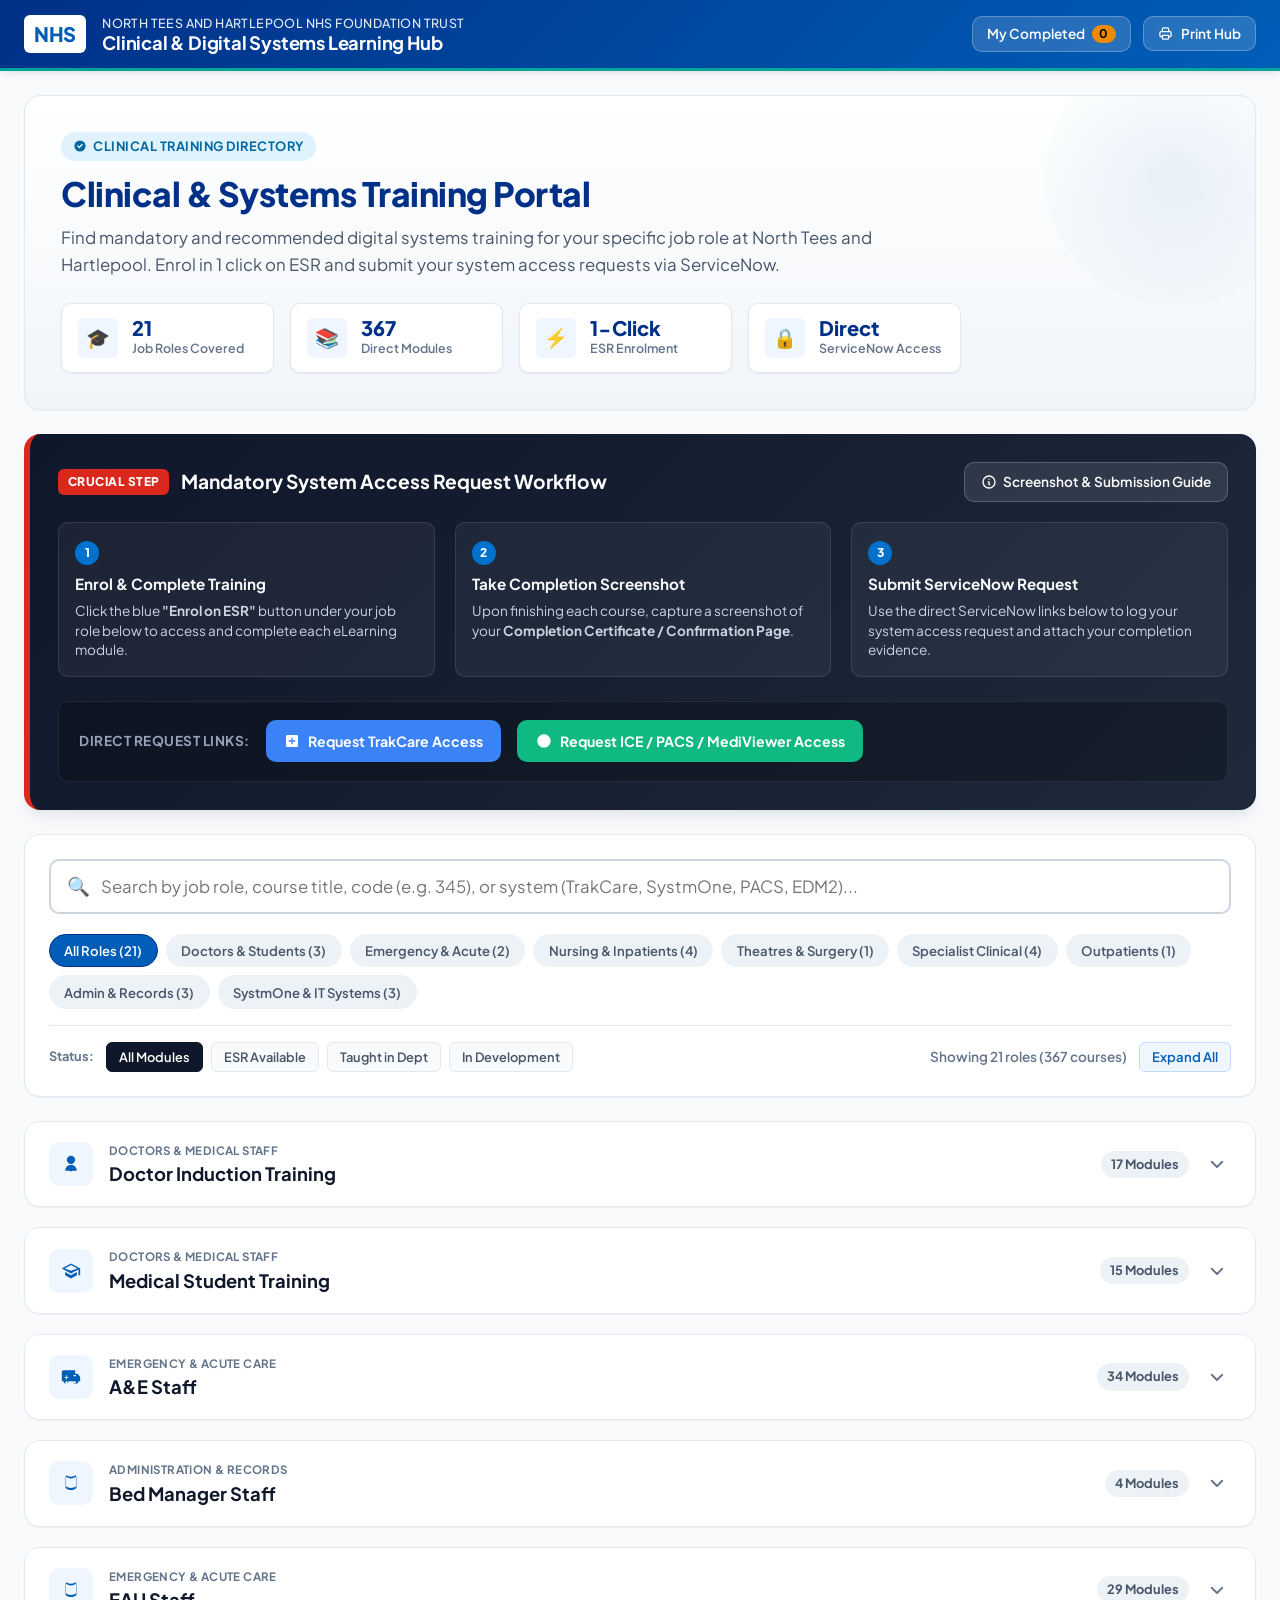
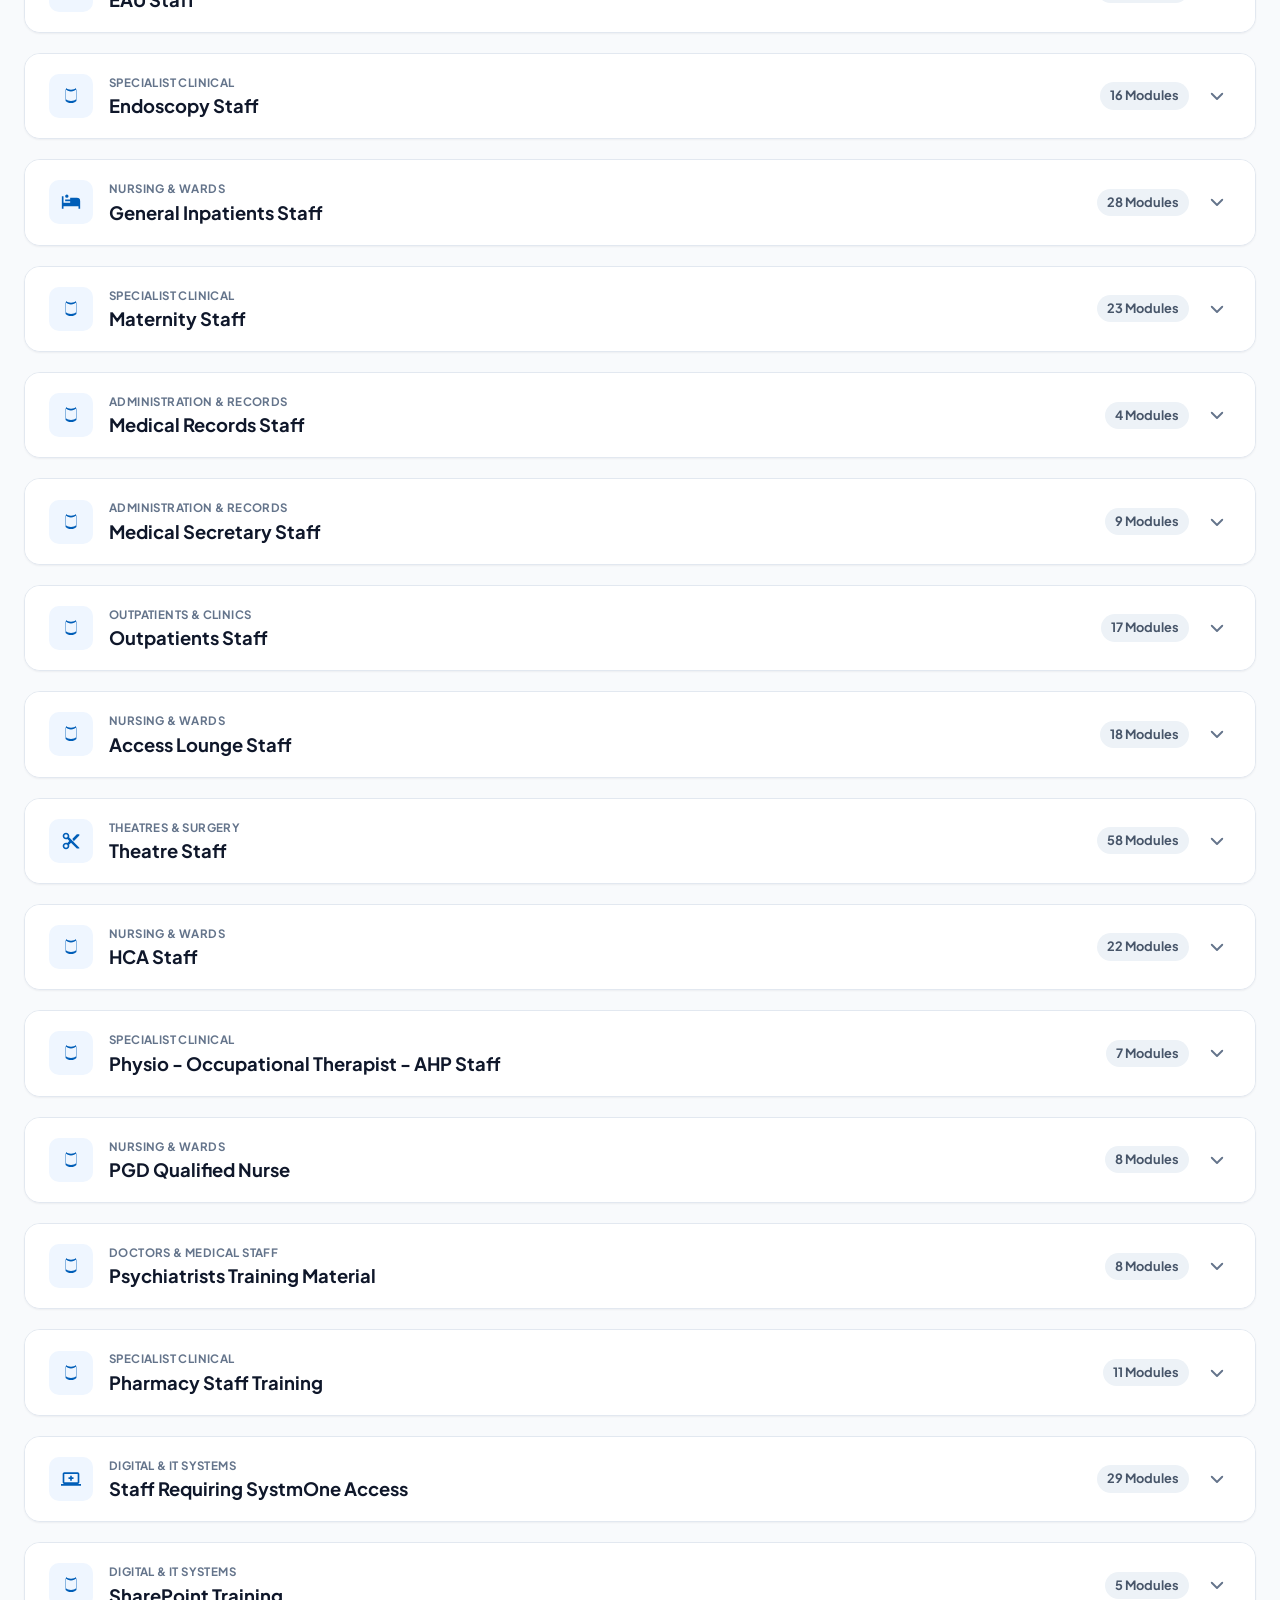
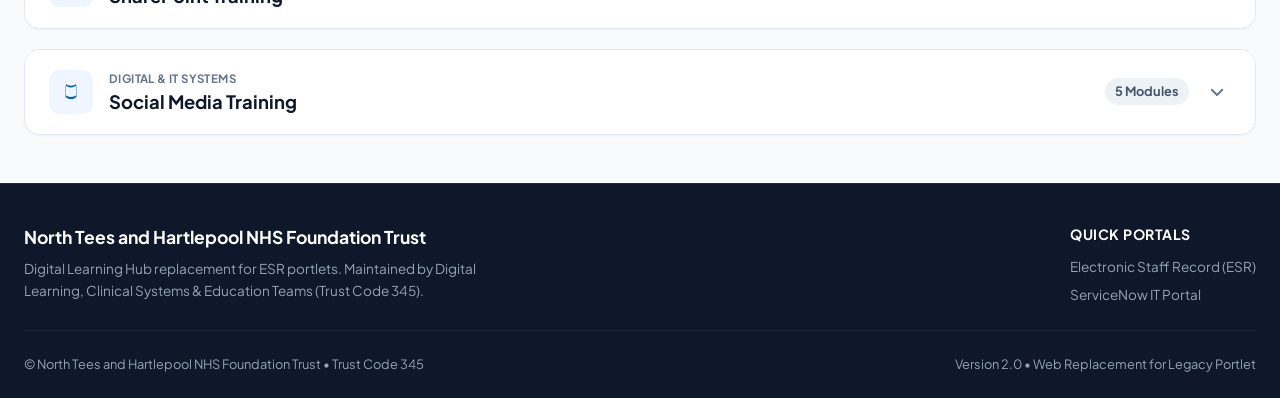
==== index.html @ 08b457ff "first commit" ====
<!DOCTYPE html>
<html lang="en">
<head>
  <meta charset="UTF-8">
  <meta name="viewport" content="width=device-width, initial-scale=1.0">
  <title>NTH Learning Hub | Clinical & Digital Systems Training Portal</title>
  <meta name="description" content="Official clinical and digital systems training directory for North Tees and Hartlepool NHS Foundation Trust staff. Find direct ESR enrolment links and ServiceNow access request forms.">
  <link rel="stylesheet" href="styles.css">
  <link rel="icon" href="data:image/svg+xml,<svg xmlns=%22http://www.w3.org/2000/svg%22 viewBox=%220%200%20100%20100%22><text y=%22.9em%22 font-size=%2290%22>🏥</text></svg>">
</head>
<body>

  <!-- Top Sticky Navigation Bar -->
  <header class="site-header" role="banner">
    <div class="header-inner">
      <div class="header-brand">
        <div class="nhs-logo-badge" aria-label="NHS">NHS</div>
        <div class="brand-info">
          <span class="brand-trust">North Tees and Hartlepool NHS Foundation Trust</span>
          <span class="brand-title">Clinical &amp; Digital Systems Learning Hub</span>
        </div>
      </div>
      <nav class="header-actions" aria-label="Quick Actions">
        <button id="btnChecklistModal" class="btn-header" title="View your completed modules">
          <span>My Completed</span>
          <span id="completedHeaderBadge" class="badge-count">0</span>
        </button>
        <button onclick="window.print()" class="btn-header" title="Print this training catalog">
          <svg width="15" height="15" fill="none" stroke="currentColor" stroke-width="2" viewBox="0 0 24 24"><path stroke-linecap="round" stroke-linejoin="round" d="M17 17h2a2 2 0 002-2v-4a2 2 0 00-2-2H5a2 2 0 00-2 2v4a2 2 0 002 2h2m2 4h6a2 2 0 002-2v-4H7v4a2 2 0 002 2zm8-12V5a2 2 0 00-2-2H9a2 2 0 00-2 2v4h10z"/></svg>
          <span>Print Hub</span>
        </button>
      </nav>
    </div>
  </header>

  <main class="app-container" role="main">
    
    <!-- Hero Banner -->
    <section class="hero-banner" aria-labelledby="heroHeading">
      <div class="hero-content">
        <div class="hero-tag">
          <svg width="14" height="14" fill="currentColor" viewBox="0 0 20 20"><path fill-rule="evenodd" d="M10 18a8 8 0 100-16 8 8 0 000 16zm3.707-9.293a1 1 0 00-1.414-1.414L9 10.586 7.707 9.293a1 1 0 00-1.414 1.414l2 2a1 1 0 001.414 0l4-4z" clip-rule="evenodd"/></svg>
          Clinical Training Directory
        </div>
        <h1 id="heroHeading" class="hero-heading">Clinical &amp; Systems Training Portal</h1>
        <p class="hero-lead">
          Find mandatory and recommended digital systems training for your specific job role at North Tees and Hartlepool. Enrol in 1 click on ESR and submit your system access requests via ServiceNow.
        </p>

        <!-- Trust Statistics -->
        <div class="hero-stats-row">
          <div class="stat-card">
            <div class="stat-icon">🎓</div>
            <div class="stat-data">
              <span class="stat-number">21</span>
              <span class="stat-label">Job Roles Covered</span>
            </div>
          </div>
          <div class="stat-card">
            <div class="stat-icon">📚</div>
            <div class="stat-data">
              <span class="stat-number">367</span>
              <span class="stat-label">Direct Modules</span>
            </div>
          </div>
          <div class="stat-card">
            <div class="stat-icon">⚡</div>
            <div class="stat-data">
              <span class="stat-number">1-Click</span>
              <span class="stat-label">ESR Enrolment</span>
            </div>
          </div>
          <div class="stat-card">
            <div class="stat-icon">🔒</div>
            <div class="stat-data">
              <span class="stat-number">Direct</span>
              <span class="stat-label">ServiceNow Access</span>
            </div>
          </div>
        </div>
      </div>
    </section>

    <!-- Important Notice: Access Request Workflow -->
    <section class="workflow-panel" aria-labelledby="workflowHeading">
      <div class="workflow-header">
        <div class="workflow-title-wrap">
          <span class="workflow-badge">Crucial Step</span>
          <h2 id="workflowHeading" class="workflow-title">Mandatory System Access Request Workflow</h2>
        </div>
        <button id="btnOpenGuide" class="btn-guide-modal" type="button">
          <svg width="16" height="16" fill="none" stroke="currentColor" stroke-width="2" viewBox="0 0 24 24"><path stroke-linecap="round" stroke-linejoin="round" d="M13 16h-1v-4h-1m1-4h.01M21 12a9 9 0 11-18 0 9 9 0 0118 0z"/></svg>
          <span>Screenshot &amp; Submission Guide</span>
        </button>
      </div>

      <div class="workflow-steps">
        <div class="step-item">
          <span class="step-num">1</span>
          <h3 class="step-title">Enrol &amp; Complete Training</h3>
          <p class="step-desc">Click the blue <strong>"Enrol on ESR"</strong> button under your job role below to access and complete each eLearning module.</p>
        </div>
        <div class="step-item">
          <span class="step-num">2</span>
          <h3 class="step-title">Take Completion Screenshot</h3>
          <p class="step-desc">Upon finishing each course, capture a screenshot of your <strong>Completion Certificate / Confirmation Page</strong>.</p>
        </div>
        <div class="step-item">
          <span class="step-num">3</span>
          <h3 class="step-title">Submit ServiceNow Request</h3>
          <p class="step-desc">Use the direct ServiceNow links below to log your system access request and attach your completion evidence.</p>
        </div>
      </div>

      <div class="workflow-actions">
        <span class="action-label">Direct Request Links:</span>
        <a href="https://nthnhs.service-now.com/sp?id=sc_cat_item&table=sc_cat_item&sys_id=86a4689b976fbd90a441f6771153af2f" target="_blank" rel="noopener noreferrer" class="btn-sn trakcare">
          <svg width="16" height="16" fill="currentColor" viewBox="0 0 24 24"><path d="M19 3H5c-1.1 0-2 .9-2 2v14c0 1.1.9 2 2 2h14c1.1 0 2-.9 2-2V5c0-1.1-.9-2-2-2zm-2 10h-4v4h-2v-4H7v-2h4V7h2v4h4v2z"/></svg>
          <span>Request TrakCare Access</span>
        </a>
        <a href="https://nthnhs.service-now.com/sp?id=sc_cat_item&table=sc_cat_item&sys_id=6776e0ce9708c650a441f6771153af5c" target="_blank" rel="noopener noreferrer" class="btn-sn ice">
          <svg width="16" height="16" fill="currentColor" viewBox="0 0 24 24"><path d="M12 2C6.48 2 2 6.48 2 12s4.48 10 10 10 10-4.48 10-10S17.52 2 12 2zm-1 15h2v-6h-2v6zm0-8h2V7h-2v2z"/></svg>
          <span>Request ICE / PACS / MediViewer Access</span>
        </a>
      </div>
    </section>

    <!-- Search & Filter Controls -->
    <section class="controls-section" aria-label="Search and filter training roles">
      <div class="search-box-wrap">
        <span class="search-icon">🔍</span>
        <input type="text" id="searchInput" class="search-input" placeholder="Search by job role, course title, code (e.g. 345), or system (TrakCare, SystmOne, PACS, EDM2)..." autocomplete="off">
        <button id="clearSearchBtn" class="clear-search-btn" title="Clear search" style="display: none;">✕</button>
      </div>

      <!-- Department Filter Pills -->
      <div id="deptFilterBar" class="dept-filter-bar" role="tablist" aria-label="Filter by department"></div>

      <!-- Status & Utility Controls -->
      <div class="filter-meta-bar">
        <div id="statusToggles" class="status-toggles">
          <span style="font-size: 0.8rem; font-weight: 700; color: var(--text-muted); margin-right: 0.25rem;">Status:</span>
          <button class="status-btn active" data-status="all">All Modules</button>
          <button class="status-btn" data-status="available">ESR Available</button>
          <button class="status-btn" data-status="in_department">Taught in Dept</button>
          <button class="status-btn" data-status="in_development">In Development</button>
        </div>

        <div class="toolbar-actions">
          <span id="resultsCountText" class="results-count-text">Loading catalog...</span>
          <button id="btnToggleAll" class="btn-toggle-all" type="button">
            <span>Expand All</span>
          </button>
        </div>
      </div>
    </section>

    <!-- Training Catalog (Accordion of Roles) -->
    <section class="catalog-section" aria-label="Job roles and course catalog">
      <div id="cardsContainer" class="cards-container">
        <!-- Rendered dynamically by app.js -->
      </div>
    </section>

  </main>

  <!-- Screenshot Guide Modal -->
  <div id="guideModal" class="modal-overlay" role="dialog" aria-modal="true" aria-labelledby="guideModalTitle">
    <div class="modal-card">
      <div class="modal-header">
        <h3 id="guideModalTitle" class="modal-title">
          <span>📸</span> How to Capture &amp; Submit Completion Screenshots
        </h3>
        <button id="btnCloseGuide" class="modal-close-btn" aria-label="Close modal">&times;</button>
      </div>
      <div class="modal-body">
        <p>To obtain your system access credentials, you must provide proof that you have completed each prerequisite module on ESR.</p>
        
        <div class="modal-step-list">
          <div class="modal-step">
            <div class="modal-step-badge">1</div>
            <div>
              <strong style="color: var(--nhs-dark-blue);">Reach the Completion Page</strong>
              <p style="font-size: 0.88rem; color: var(--text-secondary); margin-top: 0.2rem;">Complete all sections of the eLearning on ESR until you see the final screen displaying <em>"Course Completed"</em> or your name and pass score.</p>
            </div>
          </div>

          <div class="modal-step">
            <div class="modal-step-badge">2</div>
            <div>
              <strong style="color: var(--nhs-dark-blue);">Capture the Screen (Trust PC)</strong>
              <p style="font-size: 0.88rem; color: var(--text-secondary); margin-top: 0.2rem;">
                Press <span class="keyboard-shortcut">Windows</span> + <span class="keyboard-shortcut">Shift</span> + <span class="keyboard-shortcut">S</span> to open the Windows Snipping Tool, or press <span class="keyboard-shortcut">PrtScn</span> (Print Screen). Select the full completion window.
              </p>
            </div>
          </div>

          <div class="modal-step">
            <div class="modal-step-badge">3</div>
            <div>
              <strong style="color: var(--nhs-dark-blue);">Save or Paste into ServiceNow</strong>
              <p style="font-size: 0.88rem; color: var(--text-secondary); margin-top: 0.2rem;">
                Open the appropriate ServiceNow request form (TrakCare or ICE/PACS/MediViewer), paste your screenshot (<span class="keyboard-shortcut">Ctrl</span> + <span class="keyboard-shortcut">V</span>) directly into the attachment box, and submit your request.
              </p>
            </div>
          </div>
        </div>

        <div style="background: #FFF9E6; border: 1px solid #FDE68A; padding: 0.85rem 1rem; border-radius: 8px; font-size: 0.85rem; color: #92400E;">
          <strong>Tip for Line Managers:</strong> When booking new starters onto ward rosters, ensure their ServiceNow requests are submitted at least 5 working days before their first clinical shift.
        </div>
      </div>
    </div>
  </div>

  <!-- Completed Checklist Modal -->
  <div id="checklistModal" class="modal-overlay" role="dialog" aria-modal="true" aria-labelledby="checklistModalTitle">
    <div class="modal-card">
      <div class="modal-header">
        <h3 id="checklistModalTitle" class="modal-title">
          <span>📋</span> My Completed Training Modules
        </h3>
        <button id="btnCloseChecklist" class="modal-close-btn" aria-label="Close modal">&times;</button>
      </div>
      <div class="modal-body">
        <div id="checklistContent"></div>
      </div>
      <div style="padding: 1rem 1.5rem; background: #F8FAFC; border-top: 1px solid var(--border-light); display: flex; justify-content: space-between; align-items: center;">
        <button id="btnClearChecklist" style="font-size: 0.82rem; color: var(--nhs-emergency-red); font-weight: 600;">Clear All Completed</button>
        <button onclick="window.print()" class="btn-enrol" style="background: var(--nhs-blue);">Print Completed Summary</button>
      </div>
    </div>
  </div>

  <!-- Toast Notification -->
  <div id="toast" class="toast-notification" role="status" aria-live="polite"></div>

  <!-- Footer -->
  <footer class="site-footer" role="contentinfo">
    <div class="footer-inner">
      <div class="footer-top">
        <div class="footer-brand-wrap">
          <div class="footer-brand-title">North Tees and Hartlepool NHS Foundation Trust</div>
          <p class="footer-desc">
            Digital Learning Hub replacement for ESR portlets. Maintained by Digital Learning, Clinical Systems &amp; Education Teams (Trust Code 345).
          </p>
        </div>
        <div class="footer-links-group">
          <span class="footer-links-title">Quick Portals</span>
          <a href="https://my.esr.nhs.uk" target="_blank" rel="noopener noreferrer" class="footer-link">Electronic Staff Record (ESR)</a>
          <a href="https://nthnhs.service-now.com" target="_blank" rel="noopener noreferrer" class="footer-link">ServiceNow IT Portal</a>
        </div>
      </div>
      <div class="footer-bottom">
        <span>&copy; North Tees and Hartlepool NHS Foundation Trust &bull; Trust Code 345</span>
        <span>Version 2.0 &bull; Web Replacement for Legacy Portlet</span>
      </div>
    </div>
  </footer>

  <!-- Scripts -->
  <script src="courses-data.js"></script>
  <script src="app.js"></script>
</body>
</html>
---- styles.css ----
/* ==========================================================================
   NTH LEARNING HUB - DESIGN SYSTEM & STYLESHEET
   North Tees and Hartlepool NHS Foundation Trust
   Modern Clinical & Digital Training Portal
   ========================================================================== */

/* --- Google Fonts Import & CSS Variables --- */
@import url('https://fonts.googleapis.com/css2?family=Plus+Jakarta+Sans:wght@400;500;600;700;800&family=JetBrains+Mono:wght@400;500&display=swap');

:root {
  /* NHS Official Brand Palette */
  --nhs-blue: #005EB8;
  --nhs-dark-blue: #003087;
  --nhs-deep-navy: #091a36;
  --nhs-bright-blue: #0072CE;
  --nhs-light-blue: #41B6E6;
  --nhs-aqua-green: #00A499;
  --nhs-green: #007F3B;
  --nhs-emergency-red: #DA291C;
  --nhs-warm-yellow: #ED8B00;
  --nhs-soft-yellow: #FFF9E6;

  /* Theme Neutrals & Surface */
  --bg-primary: #F8FAFC;
  --bg-secondary: #FFFFFF;
  --bg-tertiary: #EDF2F7;
  --bg-card: #FFFFFF;
  --bg-card-hover: #F8FAFC;

  /* Borders & Dividers */
  --border-light: #E2E8F0;
  --border-medium: #CBD5E1;
  --border-focus: #005EB8;

  /* Text Colors */
  --text-primary: #0F172A;
  --text-secondary: #475569;
  --text-muted: #64748B;
  --text-inverse: #FFFFFF;

  /* Status Colors */
  --status-available-bg: #ECFDF5;
  --status-available-text: #065F46;
  --status-available-border: #A7F3D0;

  --status-dept-bg: #FEF3C7;
  --status-dept-text: #92400E;
  --status-dept-border: #FDE68A;

  --status-dev-bg: #EFF6FF;
  --status-dev-text: #1E40AF;
  --status-dev-border: #BFDBFE;

  /* Shadows & Elevation */
  --shadow-sm: 0 1px 2px 0 rgba(15, 23, 42, 0.05);
  --shadow-md: 0 4px 6px -1px rgba(15, 23, 42, 0.08), 0 2px 4px -2px rgba(15, 23, 42, 0.05);
  --shadow-lg: 0 10px 15px -3px rgba(15, 23, 42, 0.08), 0 4px 6px -4px rgba(15, 23, 42, 0.04);
  --shadow-xl: 0 20px 25px -5px rgba(15, 23, 42, 0.1), 0 8px 10px -6px rgba(15, 23, 42, 0.05);

  /* Radii */
  --radius-sm: 6px;
  --radius-md: 10px;
  --radius-lg: 16px;
  --radius-full: 9999px;

  /* Transitions */
  --transition-fast: 0.15s cubic-bezier(0.4, 0, 0.2, 1);
  --transition-normal: 0.25s cubic-bezier(0.4, 0, 0.2, 1);
}

/* --- Base & Reset --- */
*, *::before, *::after {
  box-sizing: border-box;
  margin: 0;
  padding: 0;
}

html {
  scroll-behavior: smooth;
  font-size: 16px;
}

body {
  font-family: 'Plus Jakarta Sans', -apple-system, BlinkMacSystemFont, "Segoe UI", Roboto, Helvetica, Arial, sans-serif;
  background-color: var(--bg-primary);
  color: var(--text-primary);
  line-height: 1.5;
  -webkit-font-smoothing: antialiased;
  min-height: 100vh;
  display: flex;
  flex-direction: column;
}

a {
  color: var(--nhs-blue);
  text-decoration: none;
  transition: color var(--transition-fast);
}

a:hover {
  color: var(--nhs-dark-blue);
  text-decoration: underline;
}

button {
  font-family: inherit;
  cursor: pointer;
  border: none;
  background: none;
}

/* --- App Container --- */
.app-container {
  max-width: 1380px;
  margin: 0 auto;
  padding: 0 1.5rem;
  width: 100%;
  flex: 1;
}

/* --- Top Navigation Header --- */
.site-header {
  background: linear-gradient(135deg, var(--nhs-dark-blue) 0%, var(--nhs-blue) 100%);
  color: var(--text-inverse);
  box-shadow: var(--shadow-md);
  position: sticky;
  top: 0;
  z-index: 100;
  border-bottom: 3px solid var(--nhs-aqua-green);
}

.header-inner {
  max-width: 1380px;
  margin: 0 auto;
  padding: 0.85rem 1.5rem;
  display: flex;
  align-items: center;
  justify-content: space-between;
  gap: 1.5rem;
}

.header-brand {
  display: flex;
  align-items: center;
  gap: 1rem;
}

.nhs-logo-badge {
  background: #FFFFFF;
  color: var(--nhs-blue);
  font-weight: 800;
  font-size: 1.25rem;
  padding: 0.25rem 0.65rem;
  letter-spacing: -0.5px;
  border-radius: var(--radius-sm);
  display: inline-flex;
  align-items: center;
  box-shadow: var(--shadow-sm);
}

.brand-info {
  display: flex;
  flex-direction: column;
}

.brand-trust {
  font-size: 0.78rem;
  font-weight: 500;
  letter-spacing: 0.4px;
  text-transform: uppercase;
  opacity: 0.9;
}

.brand-title {
  font-size: 1.15rem;
  font-weight: 700;
  letter-spacing: -0.2px;
  line-height: 1.2;
}

.header-actions {
  display: flex;
  align-items: center;
  gap: 0.75rem;
}

.btn-header {
  display: inline-flex;
  align-items: center;
  gap: 0.45rem;
  background: rgba(255, 255, 255, 0.15);
  backdrop-filter: blur(8px);
  color: #FFFFFF;
  padding: 0.5rem 0.9rem;
  border-radius: var(--radius-md);
  font-size: 0.85rem;
  font-weight: 600;
  border: 1px solid rgba(255, 255, 255, 0.25);
  transition: all var(--transition-fast);
}

.btn-header:hover {
  background: rgba(255, 255, 255, 0.28);
  transform: translateY(-1px);
}

.btn-header.highlight {
  background: var(--nhs-aqua-green);
  border-color: rgba(255, 255, 255, 0.4);
  color: #FFFFFF;
}

.btn-header.highlight:hover {
  background: #00877d;
}

.badge-count {
  background: var(--nhs-warm-yellow);
  color: #000;
  font-size: 0.75rem;
  font-weight: 700;
  padding: 0.1rem 0.45rem;
  border-radius: var(--radius-full);
}

/* --- Hero Banner --- */
.hero-banner {
  background: linear-gradient(180deg, #FFFFFF 0%, #F1F5F9 100%);
  border-radius: var(--radius-lg);
  margin-top: 1.5rem;
  padding: 2.25rem;
  border: 1px solid var(--border-light);
  box-shadow: var(--shadow-sm);
  position: relative;
  overflow: hidden;
}

.hero-banner::after {
  content: '';
  position: absolute;
  top: -50px;
  right: -50px;
  width: 260px;
  height: 260px;
  background: radial-gradient(circle, rgba(0, 94, 184, 0.08) 0%, rgba(0, 164, 153, 0.02) 70%, transparent 100%);
  border-radius: 50%;
  pointer-events: none;
}

.hero-content {
  max-width: 900px;
}

.hero-tag {
  display: inline-flex;
  align-items: center;
  gap: 0.4rem;
  background: #E0F2FE;
  color: #0369A1;
  font-size: 0.8rem;
  font-weight: 700;
  text-transform: uppercase;
  letter-spacing: 0.5px;
  padding: 0.3rem 0.75rem;
  border-radius: var(--radius-full);
  margin-bottom: 0.75rem;
}

.hero-heading {
  font-size: 2.1rem;
  font-weight: 800;
  color: var(--nhs-dark-blue);
  letter-spacing: -0.5px;
  line-height: 1.2;
  margin-bottom: 0.75rem;
}

.hero-lead {
  font-size: 1.05rem;
  color: var(--text-secondary);
  line-height: 1.6;
  margin-bottom: 1.5rem;
}

.hero-stats-row {
  display: grid;
  grid-template-columns: repeat(auto-fit, minmax(180px, 1fr));
  gap: 1rem;
  margin-top: 1.25rem;
}

.stat-card {
  background: #FFFFFF;
  border: 1px solid var(--border-light);
  padding: 0.85rem 1rem;
  border-radius: var(--radius-md);
  box-shadow: var(--shadow-sm);
  display: flex;
  align-items: center;
  gap: 0.85rem;
  transition: transform var(--transition-fast);
}

.stat-card:hover {
  transform: translateY(-2px);
  border-color: var(--border-medium);
}

.stat-icon {
  width: 40px;
  height: 40px;
  border-radius: var(--radius-sm);
  display: flex;
  align-items: center;
  justify-content: center;
  font-size: 1.2rem;
  background: #EFF6FF;
  color: var(--nhs-blue);
}

.stat-data {
  display: flex;
  flex-direction: column;
}

.stat-number {
  font-size: 1.25rem;
  font-weight: 800;
  color: var(--nhs-dark-blue);
  line-height: 1.1;
}

.stat-label {
  font-size: 0.78rem;
  color: var(--text-muted);
  font-weight: 600;
}

/* --- Access Request / Workflow Banner --- */
.workflow-panel {
  background: linear-gradient(135deg, #0F172A 0%, #1E293B 100%);
  color: #FFFFFF;
  border-radius: var(--radius-lg);
  margin-top: 1.5rem;
  padding: 1.75rem;
  border-left: 6px solid var(--nhs-emergency-red);
  box-shadow: var(--shadow-lg);
  position: relative;
}

.workflow-header {
  display: flex;
  align-items: center;
  justify-content: space-between;
  flex-wrap: wrap;
  gap: 1rem;
  margin-bottom: 1.25rem;
}

.workflow-title-wrap {
  display: flex;
  align-items: center;
  gap: 0.75rem;
}

.workflow-badge {
  background: var(--nhs-emergency-red);
  color: #FFFFFF;
  font-size: 0.75rem;
  font-weight: 800;
  letter-spacing: 0.5px;
  padding: 0.25rem 0.6rem;
  border-radius: var(--radius-sm);
  text-transform: uppercase;
}

.workflow-title {
  font-size: 1.2rem;
  font-weight: 700;
  color: #FFFFFF;
}

.workflow-steps {
  display: grid;
  grid-template-columns: repeat(auto-fit, minmax(280px, 1fr));
  gap: 1.25rem;
  margin-bottom: 1.5rem;
}

.step-item {
  background: rgba(255, 255, 255, 0.05);
  border: 1px solid rgba(255, 255, 255, 0.1);
  padding: 1rem;
  border-radius: var(--radius-md);
  position: relative;
}

.step-num {
  display: inline-flex;
  align-items: center;
  justify-content: center;
  width: 24px;
  height: 24px;
  background: var(--nhs-bright-blue);
  color: #FFFFFF;
  font-size: 0.75rem;
  font-weight: 800;
  border-radius: 50%;
  margin-bottom: 0.5rem;
}

.step-title {
  font-size: 0.95rem;
  font-weight: 700;
  margin-bottom: 0.35rem;
  color: #F8FAFC;
}

.step-desc {
  font-size: 0.85rem;
  color: #CBD5E1;
  line-height: 1.45;
}

.workflow-actions {
  display: flex;
  flex-wrap: wrap;
  gap: 1rem;
  align-items: center;
  background: rgba(0, 0, 0, 0.25);
  padding: 1.15rem 1.25rem;
  border-radius: var(--radius-md);
  border: 1px solid rgba(255, 255, 255, 0.08);
}

.action-label {
  font-size: 0.85rem;
  font-weight: 700;
  color: #94A3B8;
  text-transform: uppercase;
  letter-spacing: 0.5px;
}

.btn-sn {
  display: inline-flex;
  align-items: center;
  gap: 0.5rem;
  padding: 0.65rem 1.15rem;
  border-radius: var(--radius-md);
  font-size: 0.88rem;
  font-weight: 700;
  text-decoration: none;
  transition: all var(--transition-fast);
  box-shadow: var(--shadow-sm);
}

.btn-sn.trakcare {
  background: #3B82F6;
  color: #FFFFFF;
}

.btn-sn.trakcare:hover {
  background: #2563EB;
  color: #FFFFFF;
  text-decoration: none;
  transform: translateY(-2px);
  box-shadow: 0 4px 12px rgba(59, 130, 246, 0.4);
}

.btn-sn.ice {
  background: #10B981;
  color: #FFFFFF;
}

.btn-sn.ice:hover {
  background: #059669;
  color: #FFFFFF;
  text-decoration: none;
  transform: translateY(-2px);
  box-shadow: 0 4px 12px rgba(16, 185, 129, 0.4);
}

.btn-guide-modal {
  background: rgba(255, 255, 255, 0.1);
  color: #FFFFFF;
  padding: 0.65rem 1rem;
  border-radius: var(--radius-md);
  font-size: 0.85rem;
  font-weight: 600;
  margin-left: auto;
  border: 1px solid rgba(255, 255, 255, 0.2);
  display: inline-flex;
  align-items: center;
  gap: 0.4rem;
  transition: background var(--transition-fast);
}

.btn-guide-modal:hover {
  background: rgba(255, 255, 255, 0.2);
}

/* --- Search & Filter Controls --- */
.controls-section {
  background: #FFFFFF;
  border: 1px solid var(--border-light);
  border-radius: var(--radius-lg);
  padding: 1.5rem;
  margin-top: 1.5rem;
  box-shadow: var(--shadow-sm);
}

.search-box-wrap {
  position: relative;
  margin-bottom: 1.25rem;
}

.search-icon {
  position: absolute;
  left: 1.1rem;
  top: 50%;
  transform: translateY(-50%);
  color: var(--text-muted);
  font-size: 1.15rem;
  pointer-events: none;
}

.search-input {
  width: 100%;
  padding: 0.95rem 1.25rem 0.95rem 3.1rem;
  font-size: 1.05rem;
  font-family: inherit;
  border: 2px solid var(--border-medium);
  border-radius: var(--radius-md);
  background: #FFFFFF;
  color: var(--text-primary);
  transition: all var(--transition-fast);
}

.search-input:focus {
  outline: none;
  border-color: var(--nhs-blue);
  box-shadow: 0 0 0 4px rgba(0, 94, 184, 0.15);
}

.clear-search-btn {
  position: absolute;
  right: 1rem;
  top: 50%;
  transform: translateY(-50%);
  background: var(--bg-tertiary);
  color: var(--text-muted);
  width: 26px;
  height: 26px;
  border-radius: 50%;
  display: flex;
  align-items: center;
  justify-content: center;
  font-size: 0.85rem;
  transition: all var(--transition-fast);
}

.clear-search-btn:hover {
  background: var(--border-medium);
  color: var(--text-primary);
}

/* Department Category Pills */
.dept-filter-bar {
  display: flex;
  flex-wrap: wrap;
  gap: 0.5rem;
  margin-bottom: 1rem;
}

.dept-pill {
  padding: 0.45rem 0.9rem;
  border-radius: var(--radius-full);
  font-size: 0.82rem;
  font-weight: 600;
  background: var(--bg-tertiary);
  color: var(--text-secondary);
  border: 1px solid transparent;
  transition: all var(--transition-fast);
}

.dept-pill:hover {
  background: #E2E8F0;
  color: var(--text-primary);
}

.dept-pill.active {
  background: var(--nhs-blue);
  color: #FFFFFF;
  border-color: var(--nhs-dark-blue);
  box-shadow: var(--shadow-sm);
}

/* Status & View Bar */
.filter-meta-bar {
  display: flex;
  align-items: center;
  justify-content: space-between;
  flex-wrap: wrap;
  gap: 1rem;
  padding-top: 1rem;
  border-top: 1px solid var(--border-light);
}

.status-toggles {
  display: flex;
  align-items: center;
  gap: 0.5rem;
}

.status-btn {
  font-size: 0.8rem;
  font-weight: 600;
  padding: 0.35rem 0.75rem;
  border-radius: var(--radius-sm);
  background: var(--bg-primary);
  border: 1px solid var(--border-light);
  color: var(--text-secondary);
  transition: all var(--transition-fast);
}

.status-btn:hover {
  border-color: var(--border-medium);
}

.status-btn.active {
  background: var(--text-primary);
  color: #FFFFFF;
  border-color: var(--text-primary);
}

.toolbar-actions {
  display: flex;
  align-items: center;
  gap: 0.75rem;
}

.btn-toggle-all {
  font-size: 0.82rem;
  font-weight: 600;
  color: var(--nhs-blue);
  padding: 0.35rem 0.75rem;
  border-radius: var(--radius-sm);
  background: #EFF6FF;
  border: 1px solid #BFDBFE;
  display: inline-flex;
  align-items: center;
  gap: 0.35rem;
  transition: all var(--transition-fast);
}

.btn-toggle-all:hover {
  background: #DBEAFE;
  color: var(--nhs-dark-blue);
}

.results-count-text {
  font-size: 0.85rem;
  font-weight: 600;
  color: var(--text-muted);
}

/* --- Catalog Section & Cards --- */
.catalog-section {
  margin-top: 1.5rem;
  margin-bottom: 3rem;
}

.cards-container {
  display: flex;
  flex-direction: column;
  gap: 1.25rem;
}

/* Role Card (Accordion Item) */
.role-card {
  background: var(--bg-card);
  border: 1px solid var(--border-light);
  border-radius: var(--radius-lg);
  box-shadow: var(--shadow-sm);
  overflow: hidden;
  transition: border-color var(--transition-normal), box-shadow var(--transition-normal);
}

.role-card:hover {
  border-color: var(--border-medium);
  box-shadow: var(--shadow-md);
}

.role-card.expanded {
  border-color: #93C5FD;
  box-shadow: var(--shadow-lg);
}

/* Card Header (Clickable Accordion Trigger) */
.role-header {
  padding: 1.25rem 1.5rem;
  background: #FFFFFF;
  display: flex;
  align-items: center;
  justify-content: space-between;
  gap: 1rem;
  cursor: pointer;
  user-select: none;
  transition: background-color var(--transition-fast);
}

.role-header:hover {
  background-color: var(--bg-card-hover);
}

.role-header-left {
  display: flex;
  align-items: center;
  gap: 1rem;
  flex: 1;
}

.role-icon-box {
  width: 44px;
  height: 44px;
  border-radius: var(--radius-md);
  background: #EFF6FF;
  color: var(--nhs-blue);
  display: flex;
  align-items: center;
  justify-content: center;
  font-size: 1.25rem;
  flex-shrink: 0;
  transition: transform var(--transition-fast);
}

.role-card.expanded .role-icon-box {
  background: var(--nhs-blue);
  color: #FFFFFF;
}

.role-title-wrap {
  display: flex;
  flex-direction: column;
  gap: 0.2rem;
}

.role-dept-tag {
  font-size: 0.72rem;
  font-weight: 700;
  color: var(--text-muted);
  text-transform: uppercase;
  letter-spacing: 0.4px;
}

.role-name {
  font-size: 1.15rem;
  font-weight: 700;
  color: var(--text-primary);
  line-height: 1.3;
}

.role-header-right {
  display: flex;
  align-items: center;
  gap: 0.85rem;
}

.role-count-badge {
  background: var(--bg-tertiary);
  color: var(--text-secondary);
  font-size: 0.8rem;
  font-weight: 700;
  padding: 0.25rem 0.65rem;
  border-radius: var(--radius-full);
}

.role-chevron {
  width: 28px;
  height: 28px;
  border-radius: 50%;
  display: flex;
  align-items: center;
  justify-content: center;
  color: var(--text-muted);
  transition: transform var(--transition-normal), background-color var(--transition-fast);
}

.role-card.expanded .role-chevron {
  transform: rotate(180deg);
  color: var(--nhs-blue);
  background: #EFF6FF;
}

/* Card Body (Collapsible Content) */
.role-body {
  display: none;
  padding: 0 1.5rem 1.5rem 1.5rem;
  border-top: 1px solid var(--border-light);
  background: #FFFFFF;
}

.role-card.expanded .role-body {
  display: block;
  animation: fadeIn 0.2s ease-in-out;
}

@keyframes fadeIn {
  from { opacity: 0; transform: translateY(-4px); }
  to { opacity: 1; transform: translateY(0); }
}

/* Subgroup Section */
.subgroup-block {
  margin-top: 1.25rem;
  background: #F8FAFC;
  border: 1px solid var(--border-light);
  border-radius: var(--radius-md);
  padding: 1.15rem;
}

.subgroup-header {
  display: flex;
  align-items: center;
  justify-content: space-between;
  margin-bottom: 0.85rem;
  padding-bottom: 0.5rem;
  border-bottom: 2px solid #E2E8F0;
}

.subgroup-title {
  font-size: 0.98rem;
  font-weight: 700;
  color: var(--nhs-dark-blue);
  display: flex;
  align-items: center;
  gap: 0.5rem;
}

.subgroup-count {
  font-size: 0.75rem;
  color: var(--text-muted);
  font-weight: 600;
}

/* Course Items Grid */
.course-grid {
  display: grid;
  grid-template-columns: 1fr;
  gap: 0.6rem;
}

.course-item {
  background: #FFFFFF;
  border: 1px solid var(--border-light);
  border-radius: var(--radius-sm);
  padding: 0.85rem 1rem;
  display: flex;
  align-items: center;
  justify-content: space-between;
  gap: 1rem;
  transition: all var(--transition-fast);
}

.course-item:hover {
  border-color: #94A3B8;
  box-shadow: var(--shadow-sm);
  transform: translateY(-1px);
}

.course-item.completed {
  background: #F0FDF4;
  border-color: #86EFAC;
}

.course-left {
  display: flex;
  align-items: center;
  gap: 0.85rem;
  flex: 1;
}

.course-checkbox {
  width: 18px;
  height: 18px;
  cursor: pointer;
  accent-color: var(--nhs-green);
  flex-shrink: 0;
}

.course-info {
  display: flex;
  flex-direction: column;
  gap: 0.2rem;
}

.course-title {
  font-size: 0.92rem;
  font-weight: 600;
  color: var(--text-primary);
  line-height: 1.35;
}

.course-item.completed .course-title {
  text-decoration: line-through;
  color: #166534;
}

.course-tags {
  display: flex;
  align-items: center;
  gap: 0.4rem;
  flex-wrap: wrap;
}

.course-badge {
  font-size: 0.7rem;
  font-weight: 700;
  padding: 0.15rem 0.45rem;
  border-radius: var(--radius-sm);
  text-transform: uppercase;
  letter-spacing: 0.3px;
}

.course-badge.available {
  background: var(--status-available-bg);
  color: var(--status-available-text);
  border: 1px solid var(--status-available-border);
}

.course-badge.in_department {
  background: var(--status-dept-bg);
  color: var(--status-dept-text);
  border: 1px solid var(--status-dept-border);
}

.course-badge.in_development {
  background: var(--status-dev-bg);
  color: var(--status-dev-text);
  border: 1px solid var(--status-dev-border);
}

.course-code-tag {
  font-family: 'JetBrains Mono', monospace;
  font-size: 0.7rem;
  color: var(--text-muted);
  background: #F1F5F9;
  padding: 0.1rem 0.35rem;
  border-radius: 4px;
}

/* Course Action Buttons */
.course-actions {
  display: flex;
  align-items: center;
  gap: 0.5rem;
  flex-shrink: 0;
}

.btn-enrol {
  display: inline-flex;
  align-items: center;
  gap: 0.4rem;
  background: var(--nhs-blue);
  color: #FFFFFF !important;
  font-size: 0.8rem;
  font-weight: 700;
  padding: 0.45rem 0.85rem;
  border-radius: var(--radius-sm);
  text-decoration: none !important;
  transition: all var(--transition-fast);
  box-shadow: 0 1px 2px rgba(0, 94, 184, 0.2);
}

.btn-enrol:hover {
  background: var(--nhs-dark-blue);
  transform: translateY(-1px);
}

.btn-copy-link {
  width: 32px;
  height: 32px;
  border-radius: var(--radius-sm);
  display: flex;
  align-items: center;
  justify-content: center;
  color: var(--text-muted);
  background: var(--bg-primary);
  border: 1px solid var(--border-light);
  font-size: 0.85rem;
  transition: all var(--transition-fast);
}

.btn-copy-link:hover {
  background: var(--bg-tertiary);
  color: var(--text-primary);
}

/* No Results State */
.no-results {
  text-align: center;
  padding: 4rem 2rem;
  background: #FFFFFF;
  border-radius: var(--radius-lg);
  border: 1px dashed var(--border-medium);
}

.no-results-icon {
  font-size: 3rem;
  color: var(--text-muted);
  margin-bottom: 1rem;
}

.no-results-title {
  font-size: 1.3rem;
  font-weight: 700;
  margin-bottom: 0.5rem;
}

.no-results-desc {
  color: var(--text-muted);
  margin-bottom: 1.5rem;
}

/* --- Modals --- */
.modal-overlay {
  position: fixed;
  top: 0;
  left: 0;
  right: 0;
  bottom: 0;
  background: rgba(15, 23, 42, 0.6);
  backdrop-filter: blur(4px);
  display: none;
  align-items: center;
  justify-content: center;
  padding: 1.5rem;
  z-index: 1000;
  animation: fadeIn 0.15s ease-out;
}

.modal-overlay.active {
  display: flex;
}

.modal-card {
  background: #FFFFFF;
  border-radius: var(--radius-lg);
  width: 100%;
  max-width: 680px;
  max-height: 90vh;
  display: flex;
  flex-direction: column;
  box-shadow: var(--shadow-xl);
  overflow: hidden;
}

.modal-header {
  padding: 1.25rem 1.5rem;
  background: linear-gradient(135deg, var(--nhs-dark-blue) 0%, var(--nhs-blue) 100%);
  color: #FFFFFF;
  display: flex;
  align-items: center;
  justify-content: space-between;
}

.modal-title {
  font-size: 1.15rem;
  font-weight: 700;
  display: flex;
  align-items: center;
  gap: 0.6rem;
}

.modal-close-btn {
  color: #FFFFFF;
  font-size: 1.5rem;
  line-height: 1;
  width: 32px;
  height: 32px;
  display: flex;
  align-items: center;
  justify-content: center;
  border-radius: 50%;
  transition: background var(--transition-fast);
}

.modal-close-btn:hover {
  background: rgba(255, 255, 255, 0.2);
}

.modal-body {
  padding: 1.5rem;
  overflow-y: auto;
  line-height: 1.6;
}

.modal-step-list {
  display: flex;
  flex-direction: column;
  gap: 1.25rem;
  margin: 1.25rem 0;
}

.modal-step {
  display: flex;
  gap: 1rem;
}

.modal-step-badge {
  width: 28px;
  height: 28px;
  border-radius: 50%;
  background: var(--nhs-blue);
  color: #FFFFFF;
  font-size: 0.8rem;
  font-weight: 700;
  display: flex;
  align-items: center;
  justify-content: center;
  flex-shrink: 0;
  margin-top: 0.1rem;
}

.keyboard-shortcut {
  background: #F1F5F9;
  border: 1px solid #CBD5E1;
  border-radius: 4px;
  padding: 0.15rem 0.45rem;
  font-family: 'JetBrains Mono', monospace;
  font-size: 0.8rem;
  color: #334155;
  box-shadow: 0 1px 1px rgba(0,0,0,0.1);
}

/* --- Toast Notifications --- */
.toast-notification {
  position: fixed;
  bottom: 2rem;
  right: 2rem;
  background: #0F172A;
  color: #FFFFFF;
  padding: 0.85rem 1.25rem;
  border-radius: var(--radius-md);
  font-size: 0.9rem;
  font-weight: 600;
  box-shadow: var(--shadow-xl);
  display: flex;
  align-items: center;
  gap: 0.75rem;
  z-index: 2000;
  transform: translateY(100px);
  opacity: 0;
  transition: all 0.3s cubic-bezier(0.16, 1, 0.3, 1);
  border-left: 4px solid var(--nhs-aqua-green);
}

.toast-notification.show {
  transform: translateY(0);
  opacity: 1;
}

/* --- Footer --- */
.site-footer {
  background: #0F172A;
  color: #94A3B8;
  margin-top: auto;
  padding: 2.5rem 0 1.5rem 0;
  border-top: 1px solid #1E293B;
}

.footer-inner {
  max-width: 1380px;
  margin: 0 auto;
  padding: 0 1.5rem;
  display: flex;
  flex-direction: column;
  gap: 1.5rem;
}

.footer-top {
  display: flex;
  justify-content: space-between;
  flex-wrap: wrap;
  gap: 2rem;
}

.footer-brand-wrap {
  max-width: 480px;
}

.footer-brand-title {
  color: #FFFFFF;
  font-size: 1.1rem;
  font-weight: 700;
  margin-bottom: 0.5rem;
}

.footer-desc {
  font-size: 0.85rem;
  line-height: 1.6;
}

.footer-links-group {
  display: flex;
  flex-direction: column;
  gap: 0.5rem;
}

.footer-links-title {
  color: #FFFFFF;
  font-size: 0.88rem;
  font-weight: 700;
  text-transform: uppercase;
  letter-spacing: 0.5px;
  margin-bottom: 0.25rem;
}

.footer-link {
  color: #94A3B8;
  font-size: 0.85rem;
  transition: color var(--transition-fast);
}

.footer-link:hover {
  color: #FFFFFF;
  text-decoration: underline;
}

.footer-bottom {
  padding-top: 1.5rem;
  border-top: 1px solid #1E293B;
  display: flex;
  justify-content: space-between;
  align-items: center;
  flex-wrap: wrap;
  gap: 1rem;
  font-size: 0.8rem;
}

/* --- Print Stylesheet --- */
@media print {
  .site-header,
  .controls-section,
  .workflow-actions,
  .btn-enrol,
  .btn-copy-link,
  .btn-guide-modal,
  .site-footer,
  .toast-notification {
    display: none !important;
  }

  body {
    background: #FFFFFF;
    color: #000000;
    font-size: 11pt;
  }

  .role-card {
    border: 1px solid #000000;
    margin-bottom: 1rem;
    page-break-inside: avoid;
  }

  .role-body {
    display: block !important;
  }

  .course-item {
    border: 1px solid #CCCCCC;
    page-break-inside: avoid;
  }
}

/* --- Responsive Adjustments --- */
@media (max-width: 900px) {
  .hero-heading {
    font-size: 1.7rem;
  }

  .workflow-header {
    flex-direction: column;
    align-items: flex-start;
  }

  .btn-guide-modal {
    margin-left: 0;
    width: 100%;
    justify-content: center;
  }
}

@media (max-width: 640px) {
  .header-inner {
    flex-direction: column;
    align-items: flex-start;
  }

  .header-actions {
    width: 100%;
    justify-content: space-between;
  }

  .course-item {
    flex-direction: column;
    align-items: flex-start;
  }

  .course-actions {
    width: 100%;
    justify-content: flex-end;
    margin-top: 0.5rem;
  }

  .btn-enrol {
    width: 100%;
    justify-content: center;
  }
}
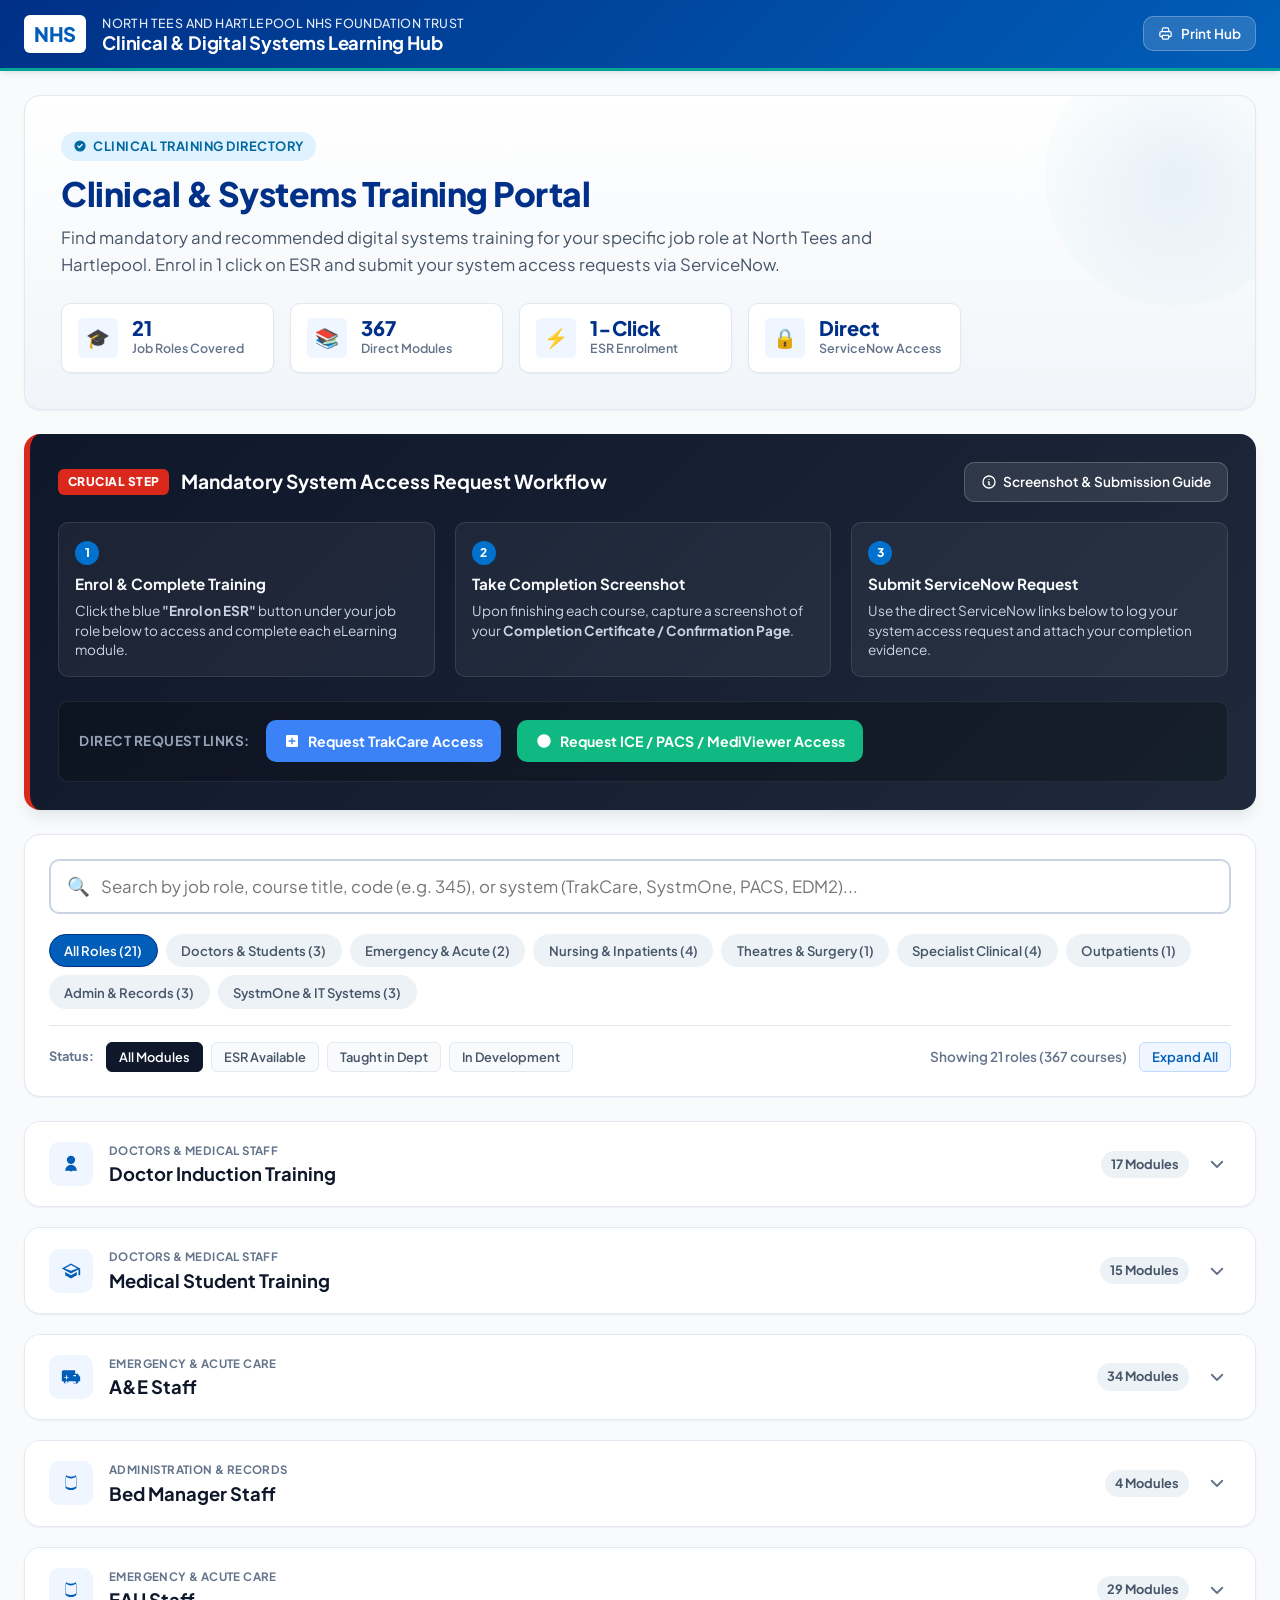
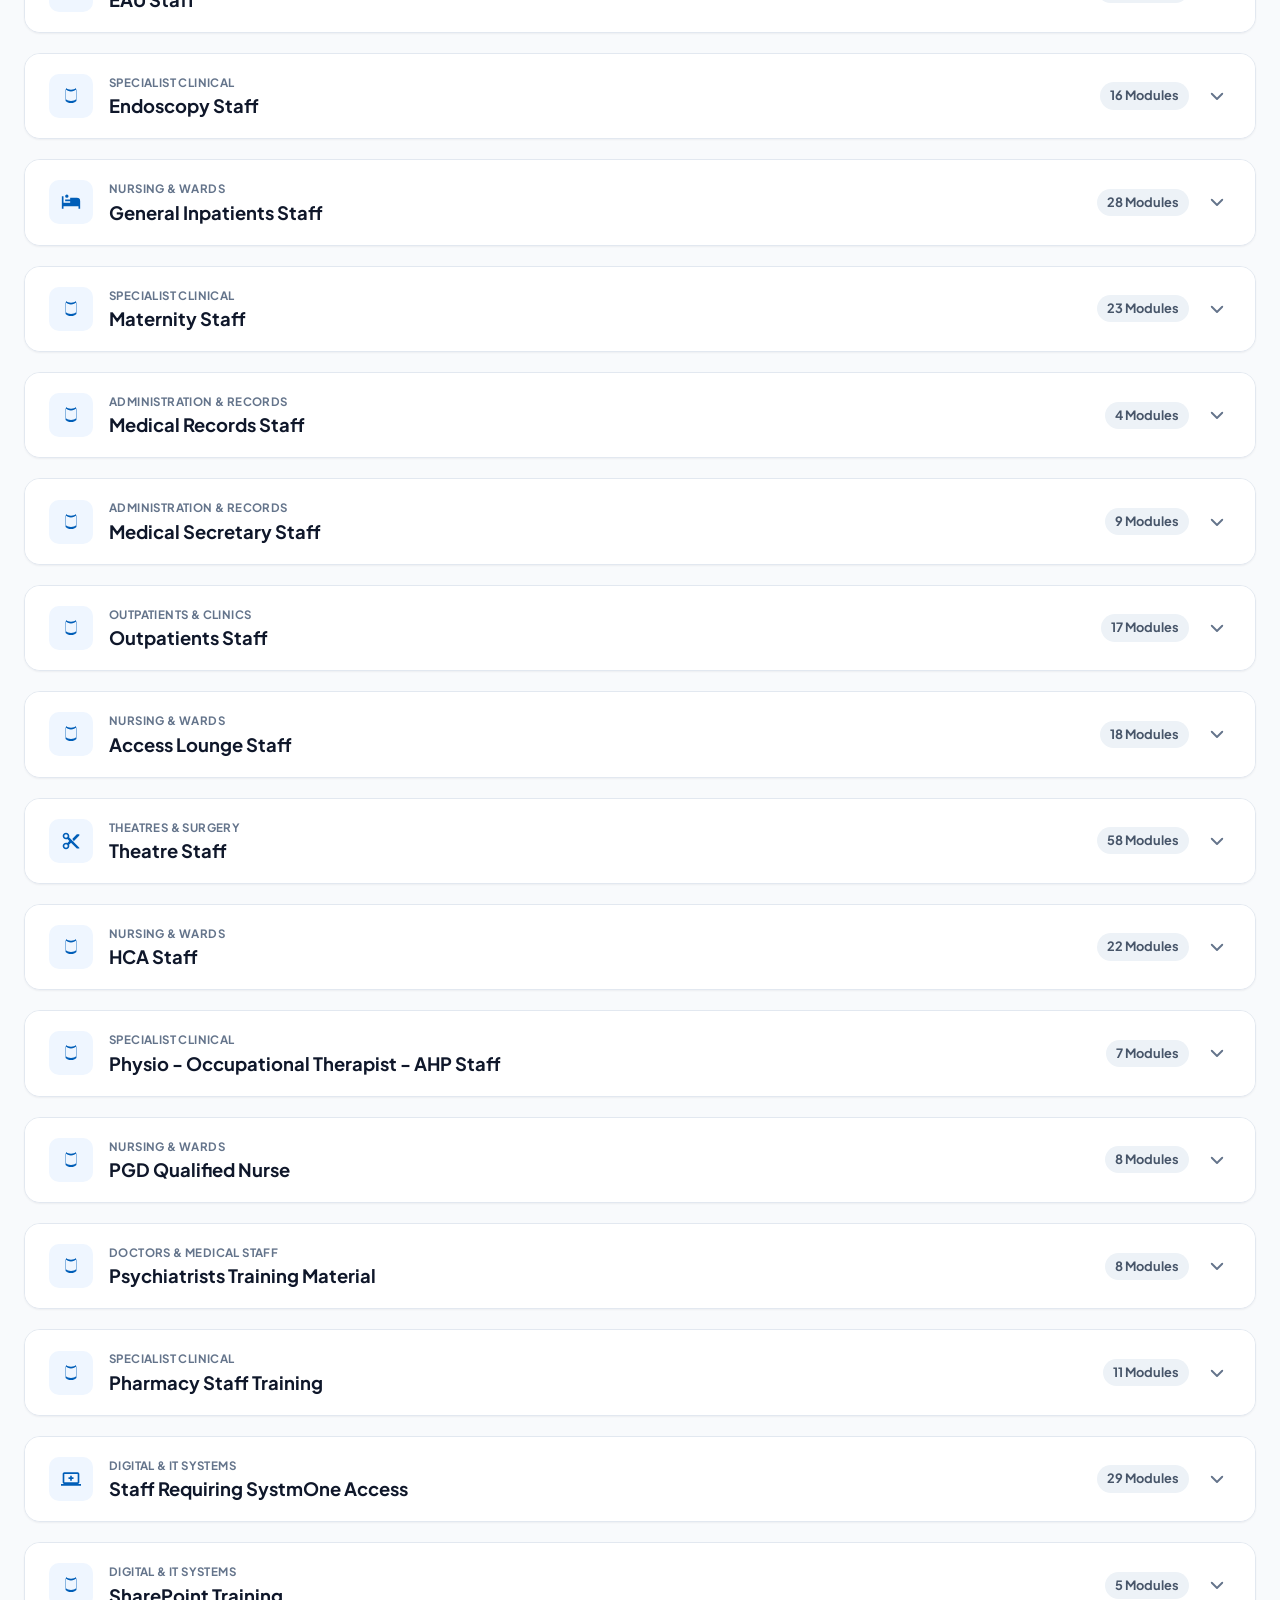
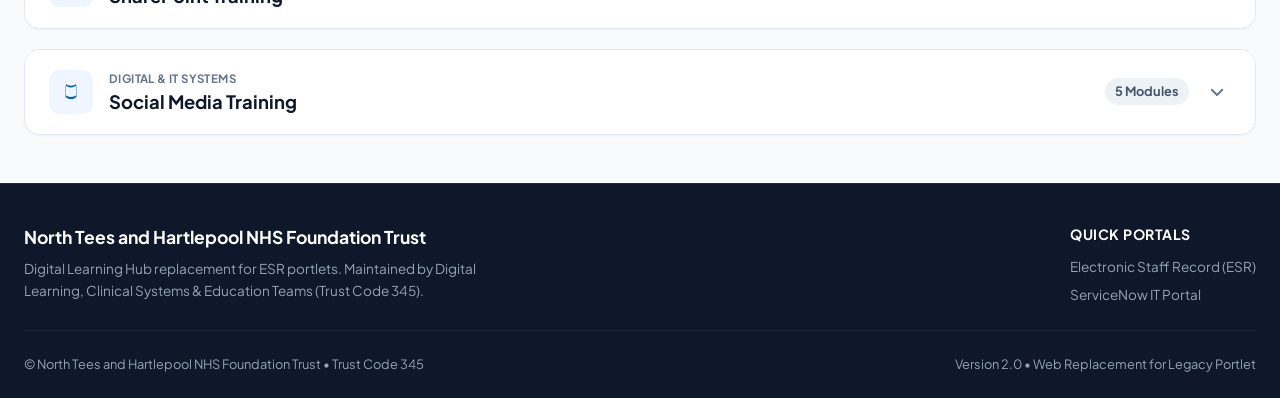
==== commit e68b2ae1: "modified:   README.md 	modified:   app.js 	modified:   esr-portlet.html 	modified:   index.html 	mod" ====
--- a/index.html
+++ b/index.html
@@ -21,10 +21,6 @@
         </div>
       </div>
       <nav class="header-actions" aria-label="Quick Actions">
-        <button id="btnChecklistModal" class="btn-header" title="View your completed modules">
-          <span>My Completed</span>
-          <span id="completedHeaderBadge" class="badge-count">0</span>
-        </button>
         <button onclick="window.print()" class="btn-header" title="Print this training catalog">
           <svg width="15" height="15" fill="none" stroke="currentColor" stroke-width="2" viewBox="0 0 24 24"><path stroke-linecap="round" stroke-linejoin="round" d="M17 17h2a2 2 0 002-2v-4a2 2 0 00-2-2H5a2 2 0 00-2 2v4a2 2 0 002 2h2m2 4h6a2 2 0 002-2v-4H7v4a2 2 0 002 2zm8-12V5a2 2 0 00-2-2H9a2 2 0 00-2 2v4h10z"/></svg>
           <span>Print Hub</span>
@@ -213,24 +209,7 @@
     </div>
   </div>
 
-  <!-- Completed Checklist Modal -->
-  <div id="checklistModal" class="modal-overlay" role="dialog" aria-modal="true" aria-labelledby="checklistModalTitle">
-    <div class="modal-card">
-      <div class="modal-header">
-        <h3 id="checklistModalTitle" class="modal-title">
-          <span>📋</span> My Completed Training Modules
-        </h3>
-        <button id="btnCloseChecklist" class="modal-close-btn" aria-label="Close modal">&times;</button>
-      </div>
-      <div class="modal-body">
-        <div id="checklistContent"></div>
-      </div>
-      <div style="padding: 1rem 1.5rem; background: #F8FAFC; border-top: 1px solid var(--border-light); display: flex; justify-content: space-between; align-items: center;">
-        <button id="btnClearChecklist" style="font-size: 0.82rem; color: var(--nhs-emergency-red); font-weight: 600;">Clear All Completed</button>
-        <button onclick="window.print()" class="btn-enrol" style="background: var(--nhs-blue);">Print Completed Summary</button>
-      </div>
-    </div>
-  </div>
+
 
   <!-- Toast Notification -->
   <div id="toast" class="toast-notification" role="status" aria-live="polite"></div>
--- a/styles.css
+++ b/styles.css
@@ -868,24 +868,11 @@
   transform: translateY(-1px);
 }
 
-.course-item.completed {
-  background: #F0FDF4;
-  border-color: #86EFAC;
-}
-
 .course-left {
   display: flex;
   align-items: center;
   gap: 0.85rem;
   flex: 1;
-}
-
-.course-checkbox {
-  width: 18px;
-  height: 18px;
-  cursor: pointer;
-  accent-color: var(--nhs-green);
-  flex-shrink: 0;
 }
 
 .course-info {
@@ -899,11 +886,6 @@
   font-weight: 600;
   color: var(--text-primary);
   line-height: 1.35;
-}
-
-.course-item.completed .course-title {
-  text-decoration: line-through;
-  color: #166534;
 }
 
 .course-tags {
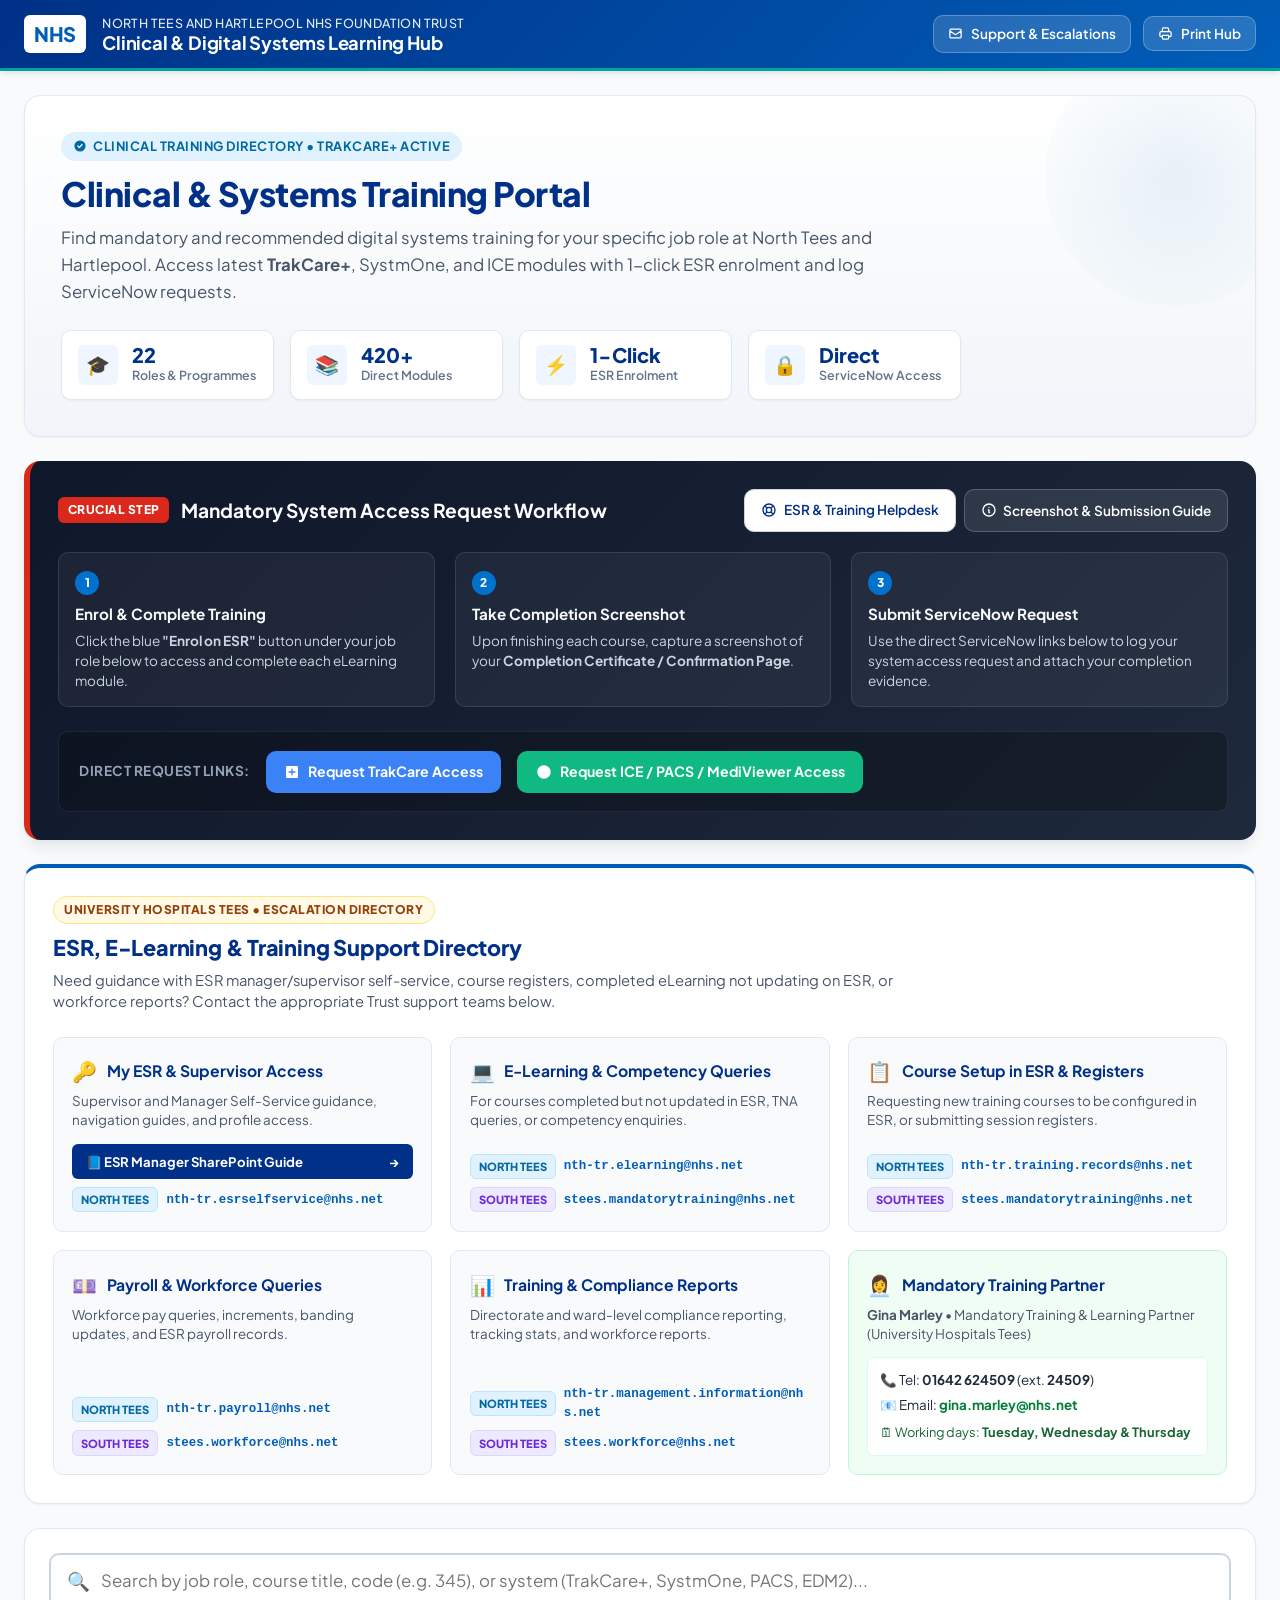
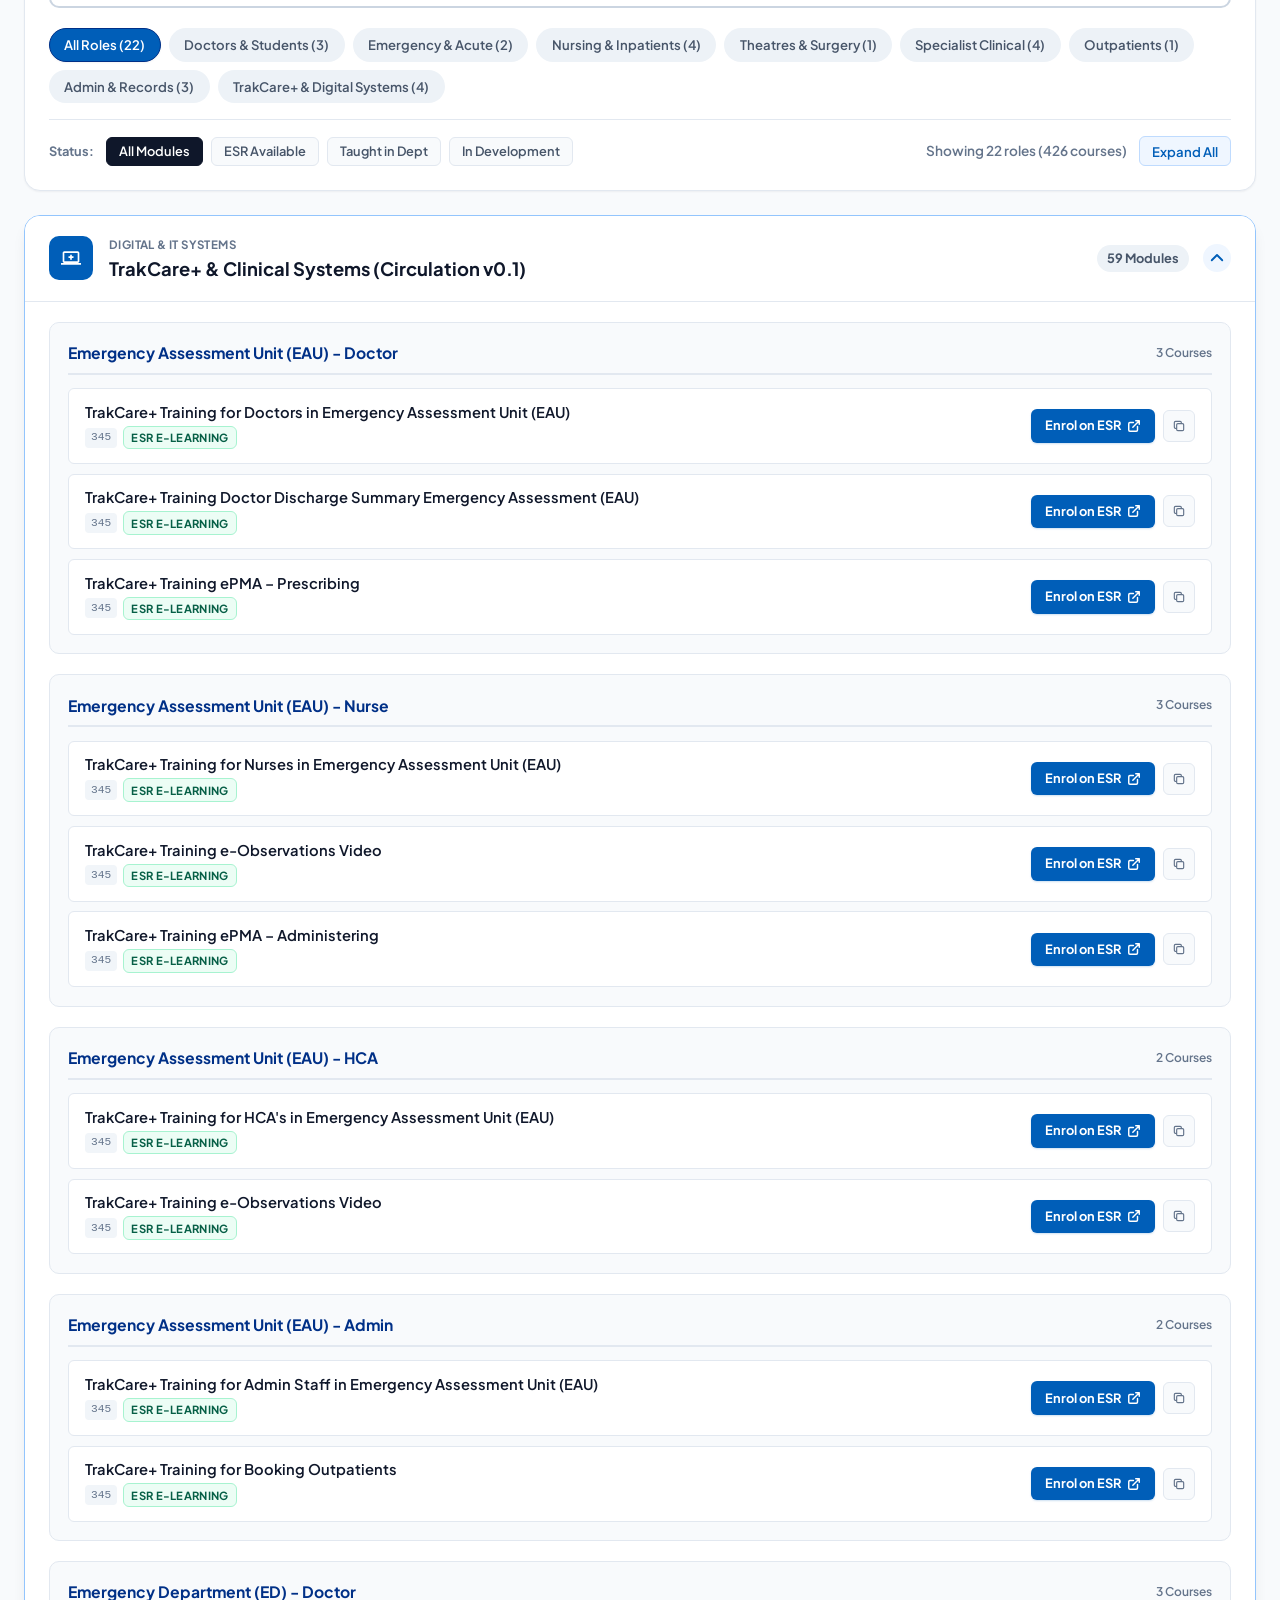
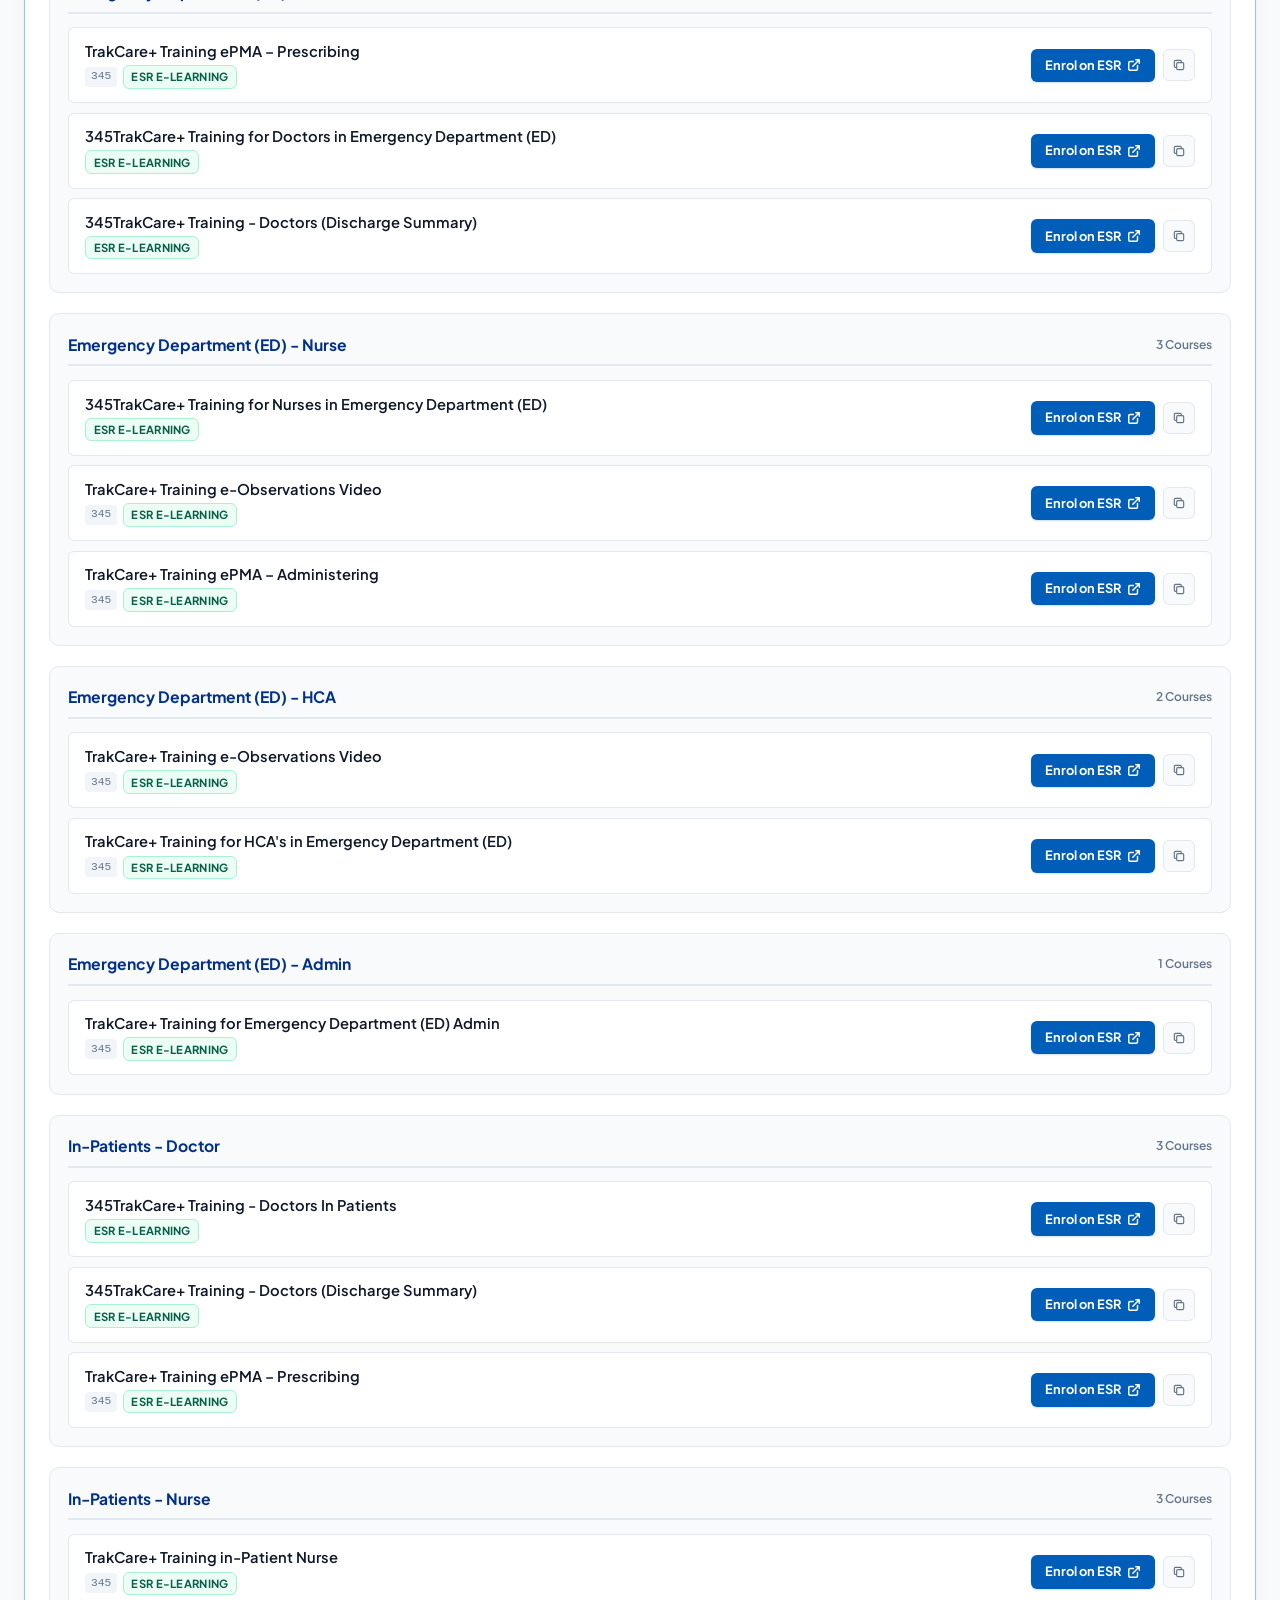
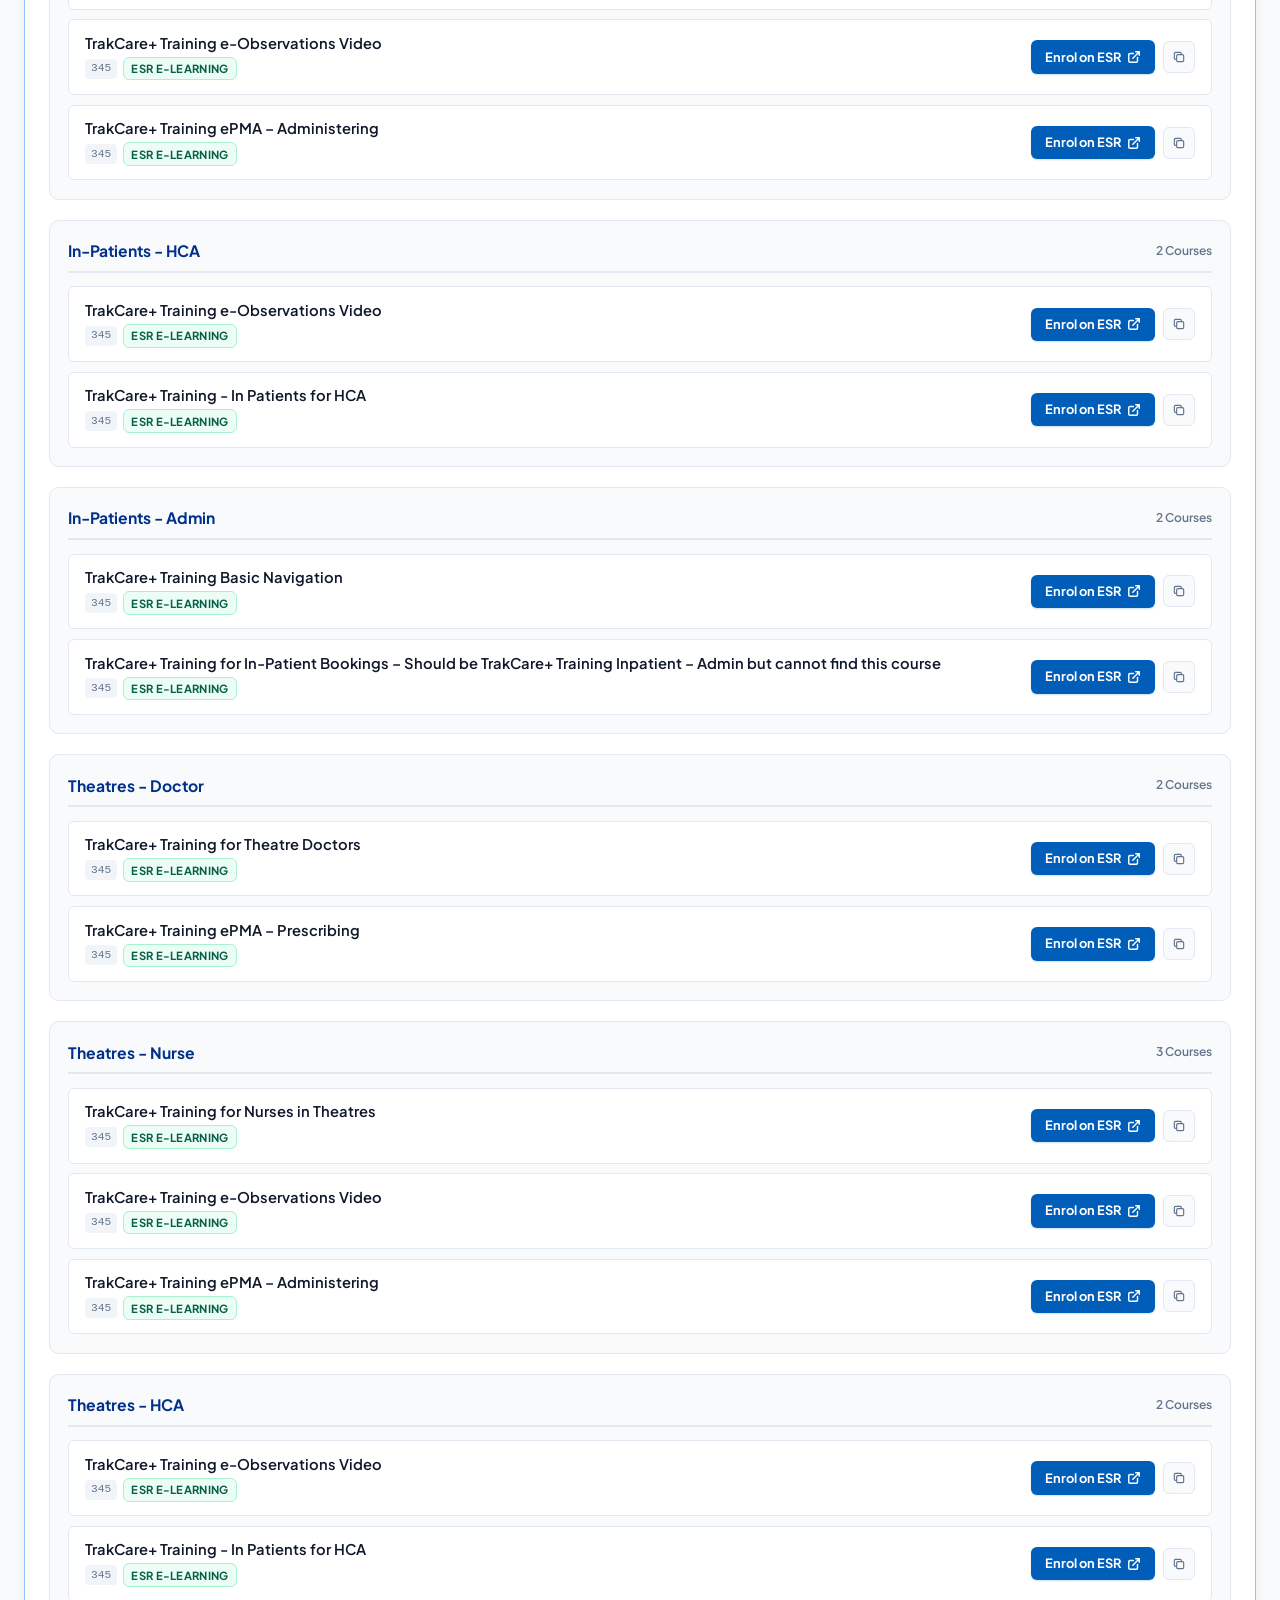
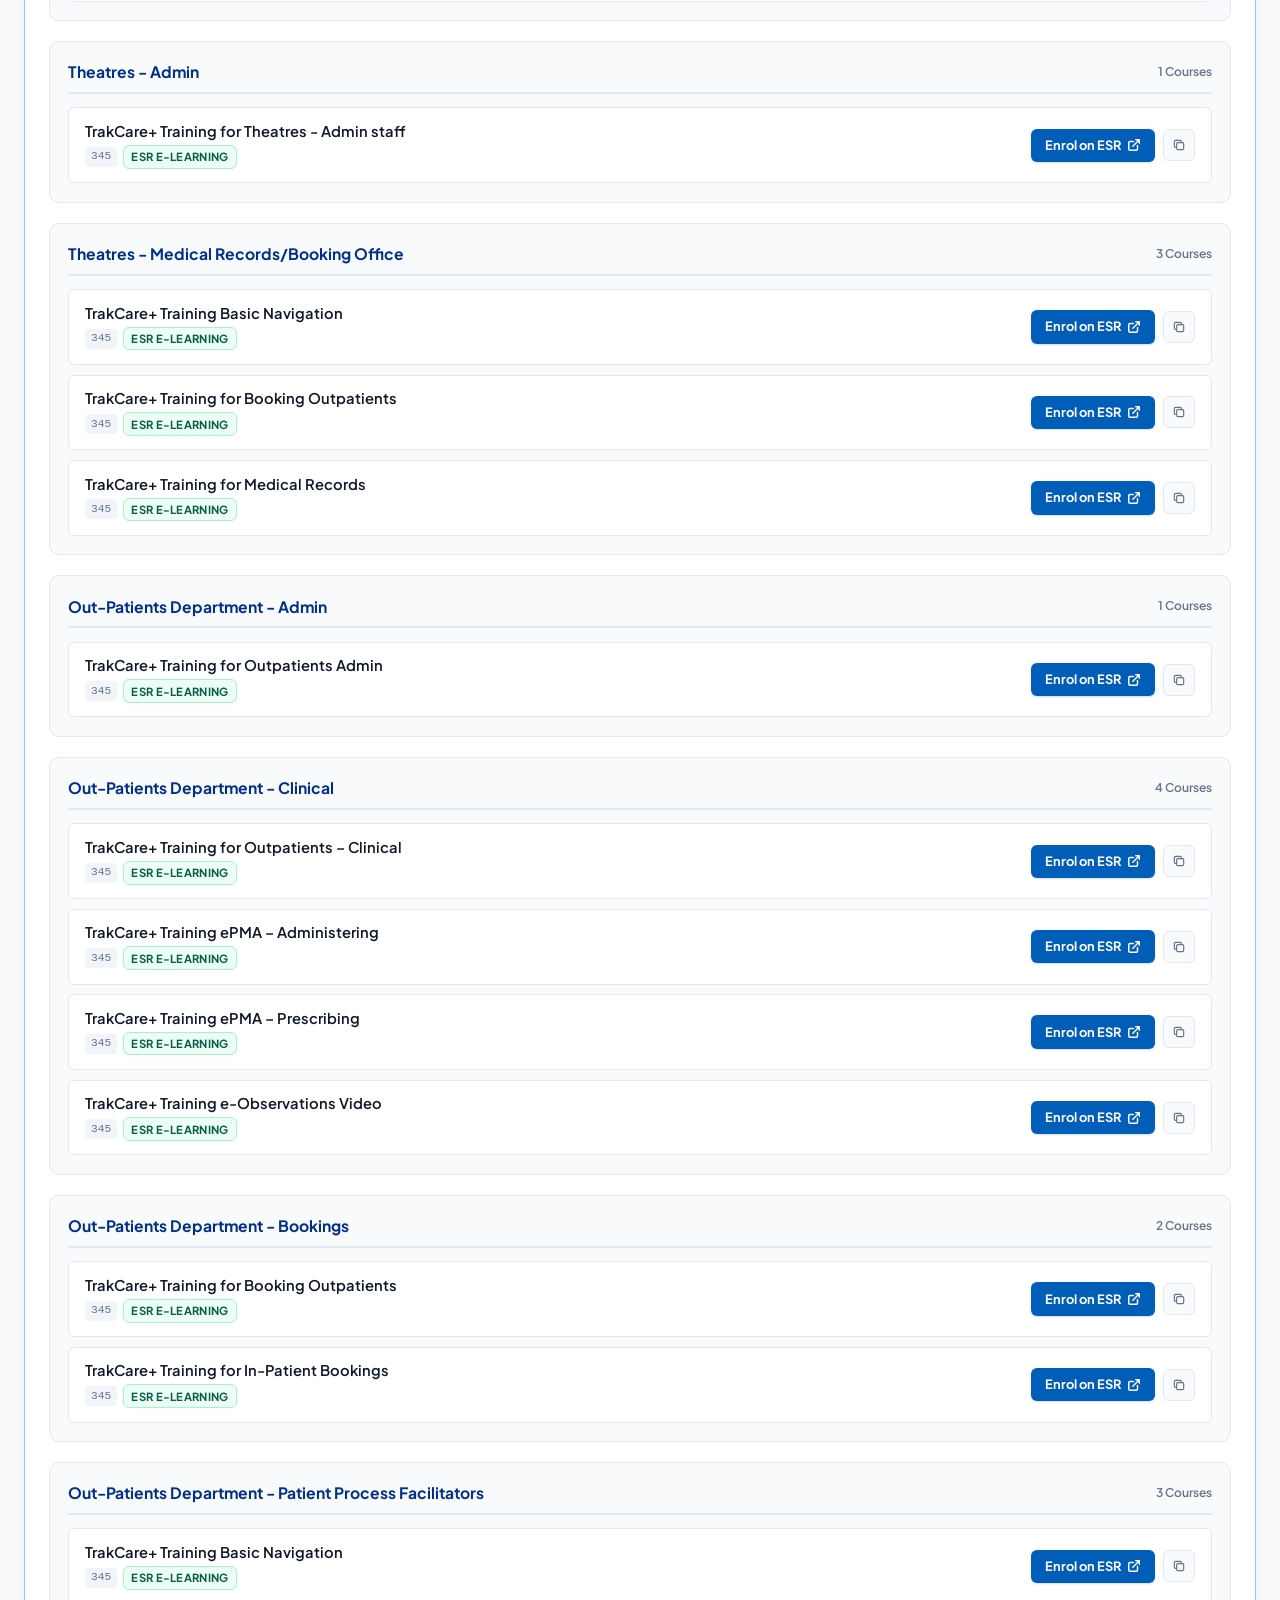
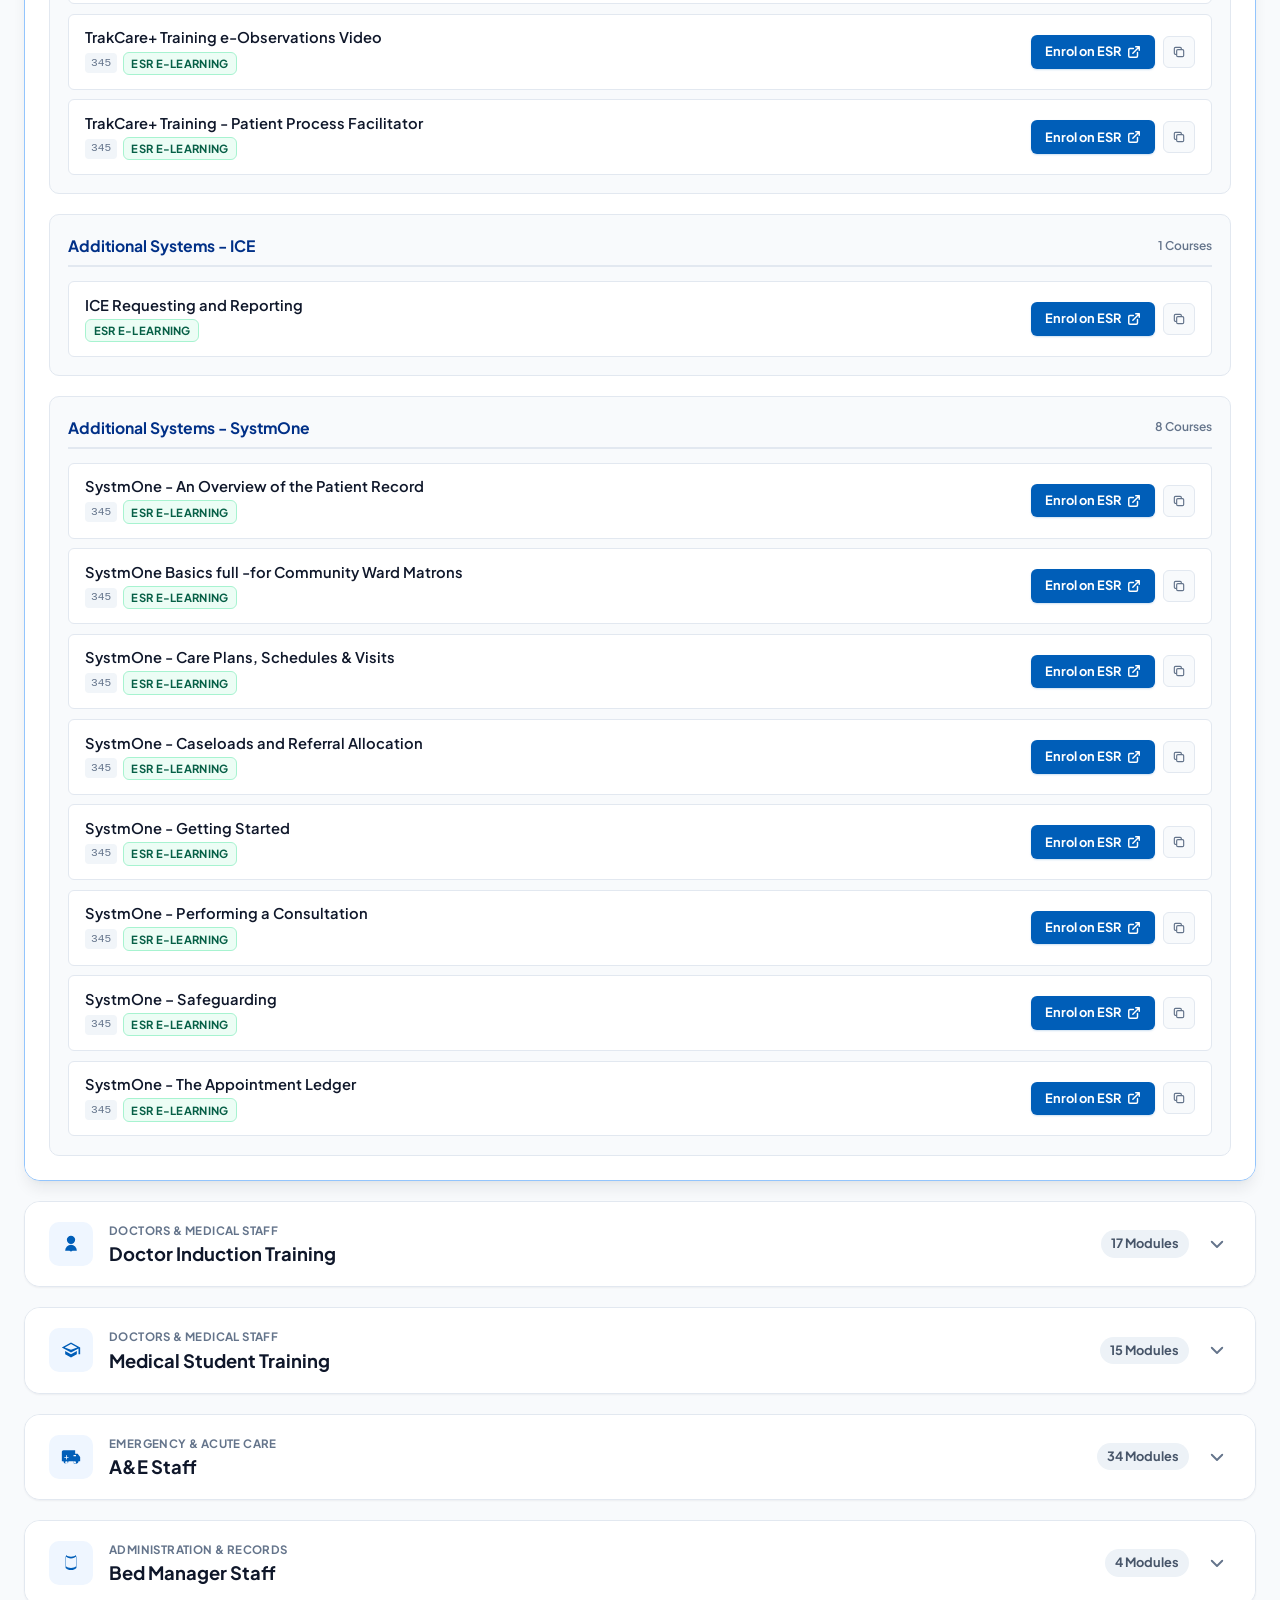
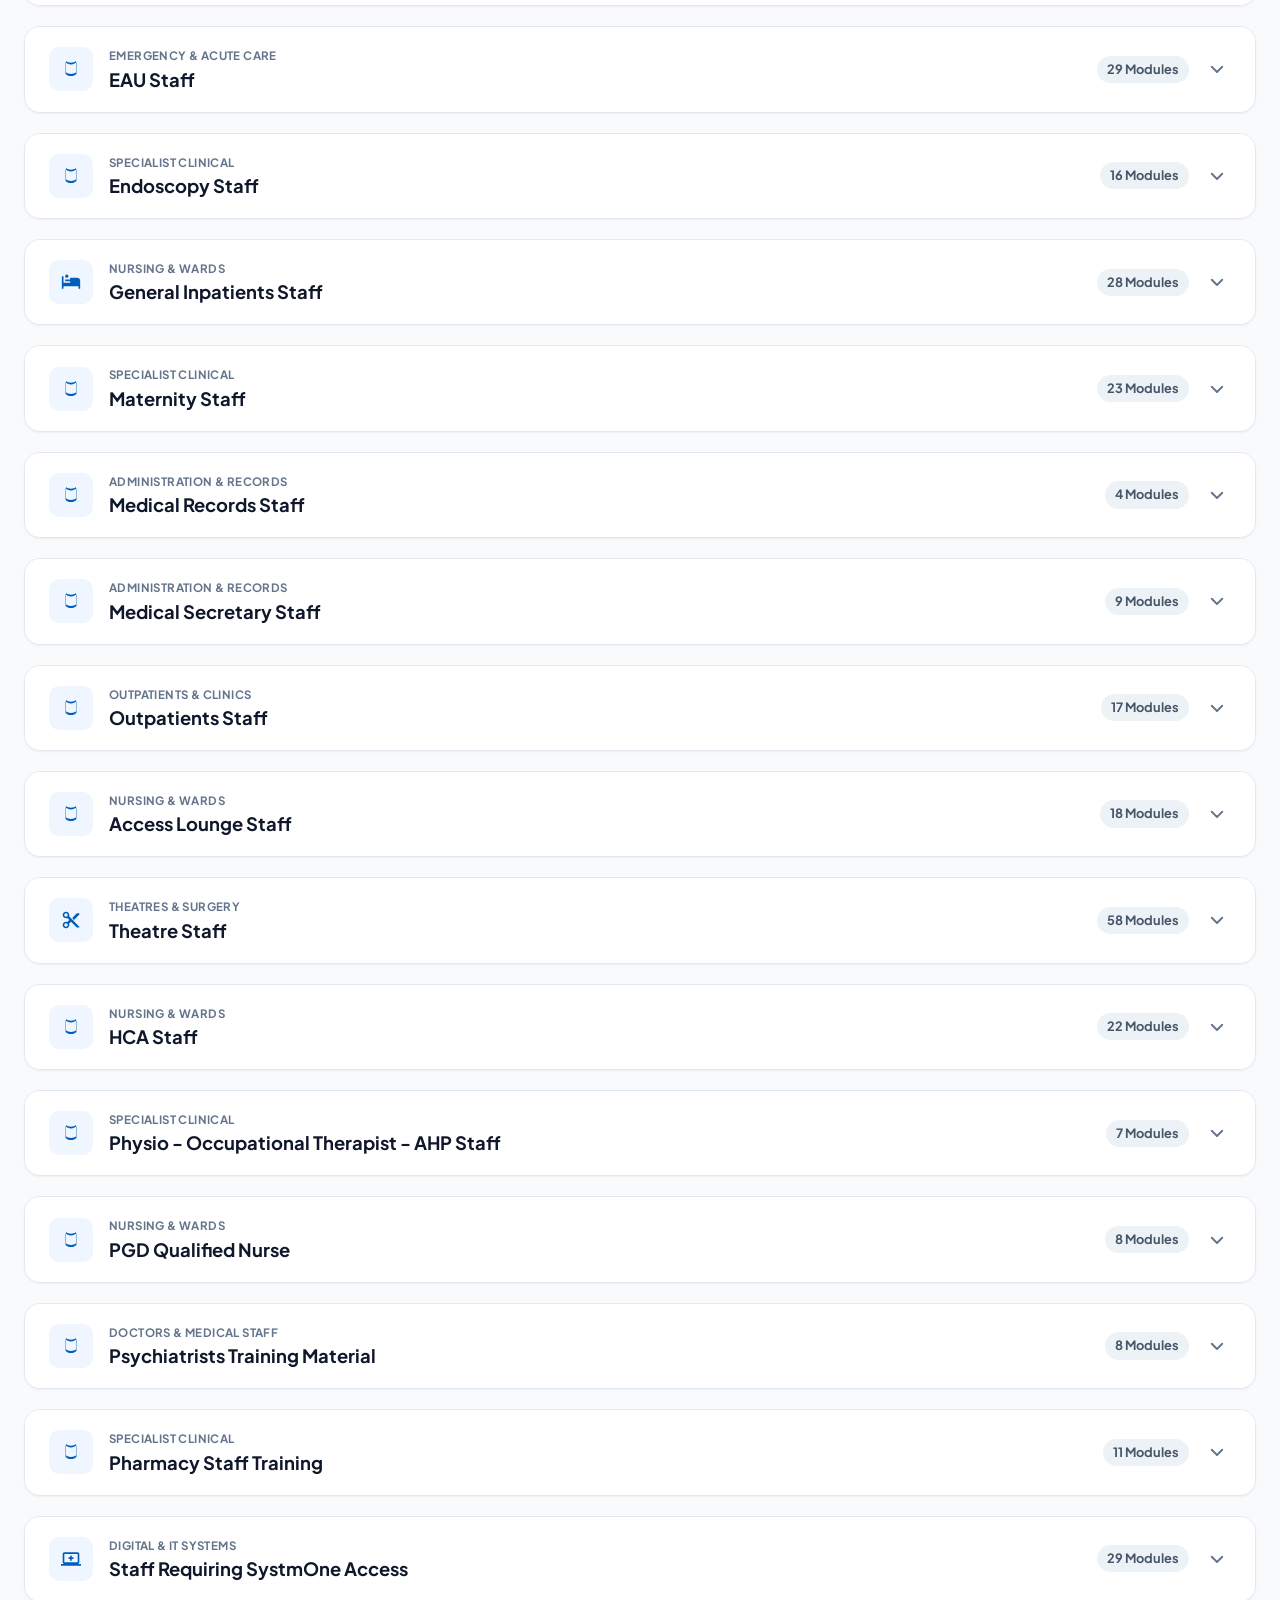
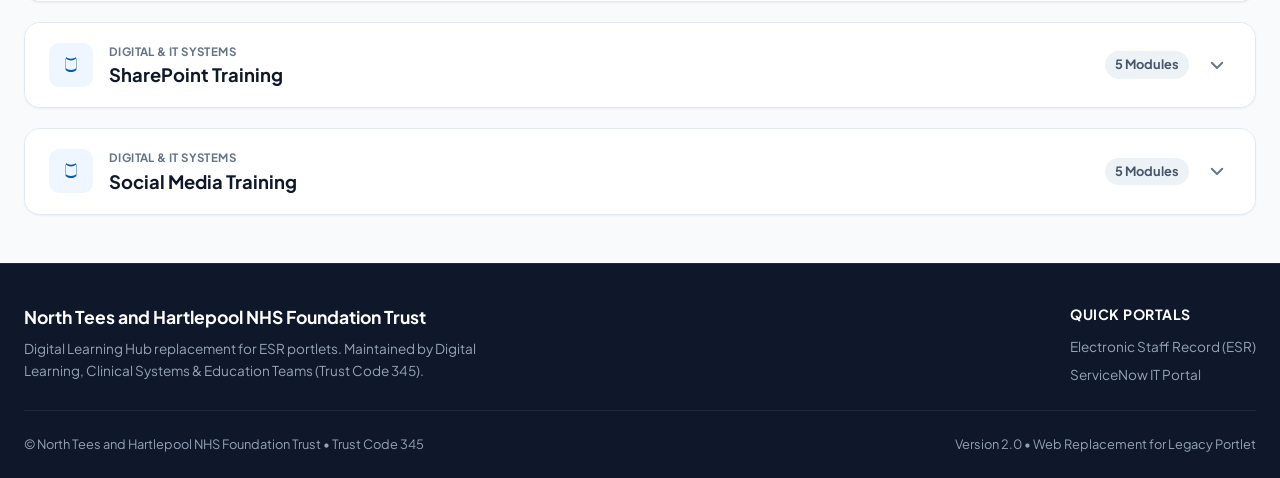
==== commit 6083262f: "new file:   .DS_Store 	new file:   Inputs/.DS_Store 	new file:   Inputs/Hyperlinks to training progr" ====
--- a/index.html
+++ b/index.html
@@ -21,6 +21,10 @@
         </div>
       </div>
       <nav class="header-actions" aria-label="Quick Actions">
+        <a href="#supportSection" class="btn-header" title="ESR &amp; Training Helpdesk Directory">
+          <svg width="15" height="15" fill="none" stroke="currentColor" stroke-width="2" viewBox="0 0 24 24"><path stroke-linecap="round" stroke-linejoin="round" d="M3 8l7.89 5.26a2 2 0 002.22 0L21 8M5 19h14a2 2 0 002-2V7a2 2 0 00-2-2H5a2 2 0 00-2 2v10a2 2 0 002 2z"/></svg>
+          <span>Support &amp; Escalations</span>
+        </a>
         <button onclick="window.print()" class="btn-header" title="Print this training catalog">
           <svg width="15" height="15" fill="none" stroke="currentColor" stroke-width="2" viewBox="0 0 24 24"><path stroke-linecap="round" stroke-linejoin="round" d="M17 17h2a2 2 0 002-2v-4a2 2 0 00-2-2H5a2 2 0 00-2 2v4a2 2 0 002 2h2m2 4h6a2 2 0 002-2v-4H7v4a2 2 0 002 2zm8-12V5a2 2 0 00-2-2H9a2 2 0 00-2 2v4h10z"/></svg>
           <span>Print Hub</span>
@@ -36,11 +40,11 @@
       <div class="hero-content">
         <div class="hero-tag">
           <svg width="14" height="14" fill="currentColor" viewBox="0 0 20 20"><path fill-rule="evenodd" d="M10 18a8 8 0 100-16 8 8 0 000 16zm3.707-9.293a1 1 0 00-1.414-1.414L9 10.586 7.707 9.293a1 1 0 00-1.414 1.414l2 2a1 1 0 001.414 0l4-4z" clip-rule="evenodd"/></svg>
-          Clinical Training Directory
+          Clinical Training Directory &bull; TrakCare+ Active
         </div>
         <h1 id="heroHeading" class="hero-heading">Clinical &amp; Systems Training Portal</h1>
         <p class="hero-lead">
-          Find mandatory and recommended digital systems training for your specific job role at North Tees and Hartlepool. Enrol in 1 click on ESR and submit your system access requests via ServiceNow.
+          Find mandatory and recommended digital systems training for your specific job role at North Tees and Hartlepool. Access latest <strong>TrakCare+</strong>, SystmOne, and ICE modules with 1-click ESR enrolment and log ServiceNow requests.
         </p>
 
         <!-- Trust Statistics -->
@@ -48,14 +52,14 @@
           <div class="stat-card">
             <div class="stat-icon">🎓</div>
             <div class="stat-data">
-              <span class="stat-number">21</span>
-              <span class="stat-label">Job Roles Covered</span>
+              <span class="stat-number">22</span>
+              <span class="stat-label">Roles &amp; Programmes</span>
             </div>
           </div>
           <div class="stat-card">
             <div class="stat-icon">📚</div>
             <div class="stat-data">
-              <span class="stat-number">367</span>
+              <span class="stat-number">420+</span>
               <span class="stat-label">Direct Modules</span>
             </div>
           </div>
@@ -84,10 +88,16 @@
           <span class="workflow-badge">Crucial Step</span>
           <h2 id="workflowHeading" class="workflow-title">Mandatory System Access Request Workflow</h2>
         </div>
-        <button id="btnOpenGuide" class="btn-guide-modal" type="button">
-          <svg width="16" height="16" fill="none" stroke="currentColor" stroke-width="2" viewBox="0 0 24 24"><path stroke-linecap="round" stroke-linejoin="round" d="M13 16h-1v-4h-1m1-4h.01M21 12a9 9 0 11-18 0 9 9 0 0118 0z"/></svg>
-          <span>Screenshot &amp; Submission Guide</span>
-        </button>
+        <div style="display: flex; gap: 8px; flex-wrap: wrap;">
+          <a href="#supportSection" class="btn-guide-modal" style="background: #ffffff; color: var(--nhs-dark-blue); border-color: var(--border-medium); text-decoration: none;">
+            <svg width="16" height="16" fill="none" stroke="currentColor" stroke-width="2" viewBox="0 0 24 24"><path stroke-linecap="round" stroke-linejoin="round" d="M18.364 5.636l-3.536 3.536m0 5.656l3.536 3.536M9.172 9.172L5.636 5.636m3.536 9.192l-3.536 3.536M21 12a9 9 0 11-18 0 9 9 0 0118 0zm-5 0a4 4 0 11-8 0 4 4 0 018 0z"/></svg>
+            <span>ESR &amp; Training Helpdesk</span>
+          </a>
+          <button id="btnOpenGuide" class="btn-guide-modal" type="button">
+            <svg width="16" height="16" fill="none" stroke="currentColor" stroke-width="2" viewBox="0 0 24 24"><path stroke-linecap="round" stroke-linejoin="round" d="M13 16h-1v-4h-1m1-4h.01M21 12a9 9 0 11-18 0 9 9 0 0118 0z"/></svg>
+            <span>Screenshot &amp; Submission Guide</span>
+          </button>
+        </div>
       </div>
 
       <div class="workflow-steps">
@@ -121,11 +131,134 @@
       </div>
     </section>
 
+    <!-- ESR & Training Support Directory Section -->
+    <section id="supportSection" class="support-section" aria-labelledby="supportHeading">
+      <div class="support-card-main">
+        <div class="support-header">
+          <div class="support-header-badge">University Hospitals Tees &bull; Escalation Directory</div>
+          <h2 id="supportHeading" class="support-title">ESR, E-Learning &amp; Training Support Directory</h2>
+          <p class="support-subtitle">
+            Need guidance with ESR manager/supervisor self-service, course registers, completed eLearning not updating on ESR, or workforce reports? Contact the appropriate Trust support teams below.
+          </p>
+        </div>
+
+        <div class="support-grid">
+          <!-- 1. My ESR / Supervisor Access -->
+          <div class="support-box">
+            <div class="support-box-top">
+              <span class="support-icon">🔑</span>
+              <h3 class="support-box-title">My ESR &amp; Supervisor Access</h3>
+            </div>
+            <p class="support-box-desc">Supervisor and Manager Self-Service guidance, navigation guides, and profile access.</p>
+            <div class="support-actions">
+              <a href="http://sharept2010/Departments/TF012/SitePages/ESR%20Manager%20Self-Service.aspx" target="_blank" rel="noopener noreferrer" class="support-btn-link" title="Open SharePoint Guide">
+                <span>📘 ESR Manager SharePoint Guide</span> &rarr;
+              </a>
+              <div class="support-contact-row">
+                <span class="support-trust-tag north">North Tees</span>
+                <a href="mailto:nth-tr.esrselfservice@nhs.net" class="support-email-link">nth-tr.esrselfservice@nhs.net</a>
+              </div>
+            </div>
+          </div>
+
+          <!-- 2. E-Learning & Competency Queries -->
+          <div class="support-box">
+            <div class="support-box-top">
+              <span class="support-icon">💻</span>
+              <h3 class="support-box-title">E-Learning &amp; Competency Queries</h3>
+            </div>
+            <p class="support-box-desc">For courses completed but not updated in ESR, TNA queries, or competency enquiries.</p>
+            <div class="support-actions">
+              <div class="support-contact-row">
+                <span class="support-trust-tag north">North Tees</span>
+                <a href="mailto:nth-tr.elearning@nhs.net" class="support-email-link">nth-tr.elearning@nhs.net</a>
+              </div>
+              <div class="support-contact-row">
+                <span class="support-trust-tag south">South Tees</span>
+                <a href="mailto:stees.mandatorytraining@nhs.net" class="support-email-link">stees.mandatorytraining@nhs.net</a>
+              </div>
+            </div>
+          </div>
+
+          <!-- 3. Course Setup & Attendance Registers -->
+          <div class="support-box">
+            <div class="support-box-top">
+              <span class="support-icon">📋</span>
+              <h3 class="support-box-title">Course Setup in ESR &amp; Registers</h3>
+            </div>
+            <p class="support-box-desc">Requesting new training courses to be configured in ESR, or submitting session registers.</p>
+            <div class="support-actions">
+              <div class="support-contact-row">
+                <span class="support-trust-tag north">North Tees</span>
+                <a href="mailto:nth-tr.training.records@nhs.net" class="support-email-link">nth-tr.training.records@nhs.net</a>
+              </div>
+              <div class="support-contact-row">
+                <span class="support-trust-tag south">South Tees</span>
+                <a href="mailto:stees.mandatorytraining@nhs.net" class="support-email-link">stees.mandatorytraining@nhs.net</a>
+              </div>
+            </div>
+          </div>
+
+          <!-- 4. Payroll Issues / Queries -->
+          <div class="support-box">
+            <div class="support-box-top">
+              <span class="support-icon">💷</span>
+              <h3 class="support-box-title">Payroll &amp; Workforce Queries</h3>
+            </div>
+            <p class="support-box-desc">Workforce pay queries, increments, banding updates, and ESR payroll records.</p>
+            <div class="support-actions">
+              <div class="support-contact-row">
+                <span class="support-trust-tag north">North Tees</span>
+                <a href="mailto:nth-tr.payroll@nhs.net" class="support-email-link">nth-tr.payroll@nhs.net</a>
+              </div>
+              <div class="support-contact-row">
+                <span class="support-trust-tag south">South Tees</span>
+                <a href="mailto:stees.workforce@nhs.net" class="support-email-link">stees.workforce@nhs.net</a>
+              </div>
+            </div>
+          </div>
+
+          <!-- 5. Reports for Training / Compliance -->
+          <div class="support-box">
+            <div class="support-box-top">
+              <span class="support-icon">📊</span>
+              <h3 class="support-box-title">Training &amp; Compliance Reports</h3>
+            </div>
+            <p class="support-box-desc">Directorate and ward-level compliance reporting, tracking stats, and workforce reports.</p>
+            <div class="support-actions">
+              <div class="support-contact-row">
+                <span class="support-trust-tag north">North Tees</span>
+                <a href="mailto:nth-tr.management.information@nhs.net" class="support-email-link">nth-tr.management.information@nhs.net</a>
+              </div>
+              <div class="support-contact-row">
+                <span class="support-trust-tag south">South Tees</span>
+                <a href="mailto:stees.workforce@nhs.net" class="support-email-link">stees.workforce@nhs.net</a>
+              </div>
+            </div>
+          </div>
+
+          <!-- 6. Mandatory Training Partner -->
+          <div class="support-box highlight-partner">
+            <div class="support-box-top">
+              <span class="support-icon">👩‍💼</span>
+              <h3 class="support-box-title">Mandatory Training Partner</h3>
+            </div>
+            <p class="support-box-desc"><strong>Gina Marley</strong> &bull; Mandatory Training &amp; Learning Partner (University Hospitals Tees)</p>
+            <div class="support-partner-details">
+              <div>📞 Tel: <strong>01642 624509</strong> (ext. <strong>24509</strong>)</div>
+              <div>📧 Email: <a href="mailto:gina.marley@nhs.net">gina.marley@nhs.net</a></div>
+              <div class="partner-days">🗓 Working days: <strong>Tuesday, Wednesday &amp; Thursday</strong></div>
+            </div>
+          </div>
+        </div>
+      </div>
+    </section>
+
     <!-- Search & Filter Controls -->
     <section class="controls-section" aria-label="Search and filter training roles">
       <div class="search-box-wrap">
         <span class="search-icon">🔍</span>
-        <input type="text" id="searchInput" class="search-input" placeholder="Search by job role, course title, code (e.g. 345), or system (TrakCare, SystmOne, PACS, EDM2)..." autocomplete="off">
+        <input type="text" id="searchInput" class="search-input" placeholder="Search by job role, course title, code (e.g. 345), or system (TrakCare+, SystmOne, PACS, EDM2)..." autocomplete="off">
         <button id="clearSearchBtn" class="clear-search-btn" title="Clear search" style="display: none;">✕</button>
       </div>
 
--- a/styles.css
+++ b/styles.css
@@ -499,6 +499,201 @@
   background: rgba(255, 255, 255, 0.2);
 }
 
+/* --- ESR & Training Support Directory Section --- */
+.support-section {
+  margin-top: 1.5rem;
+}
+
+.support-card-main {
+  background: #FFFFFF;
+  border: 1px solid var(--border-light);
+  border-radius: var(--radius-lg);
+  padding: 1.75rem;
+  box-shadow: var(--shadow-sm);
+  border-top: 4px solid var(--nhs-blue);
+}
+
+.support-header {
+  margin-bottom: 1.5rem;
+}
+
+.support-header-badge {
+  display: inline-block;
+  background: var(--nhs-soft-yellow);
+  color: #92400E;
+  font-size: 0.75rem;
+  font-weight: 800;
+  text-transform: uppercase;
+  letter-spacing: 0.5px;
+  padding: 0.25rem 0.65rem;
+  border-radius: var(--radius-full);
+  border: 1px solid #FDE68A;
+  margin-bottom: 0.5rem;
+}
+
+.support-title {
+  font-size: 1.35rem;
+  font-weight: 800;
+  color: var(--nhs-dark-blue);
+  margin-bottom: 0.35rem;
+  letter-spacing: -0.01em;
+}
+
+.support-subtitle {
+  font-size: 0.92rem;
+  color: var(--text-secondary);
+  max-width: 900px;
+  line-height: 1.45;
+}
+
+.support-grid {
+  display: grid;
+  grid-template-columns: repeat(auto-fit, minmax(310px, 1fr));
+  gap: 1.15rem;
+}
+
+.support-box {
+  background: var(--bg-primary);
+  border: 1px solid var(--border-light);
+  border-radius: var(--radius-md);
+  padding: 1.15rem;
+  display: flex;
+  flex-direction: column;
+  transition: all var(--transition-fast);
+}
+
+.support-box:hover {
+  border-color: var(--nhs-blue);
+  background: #FFFFFF;
+  box-shadow: var(--shadow-md);
+  transform: translateY(-2px);
+}
+
+.support-box-top {
+  display: flex;
+  align-items: center;
+  gap: 0.6rem;
+  margin-bottom: 0.4rem;
+}
+
+.support-icon {
+  font-size: 1.25rem;
+}
+
+.support-box-title {
+  font-size: 0.98rem;
+  font-weight: 700;
+  color: var(--nhs-dark-blue);
+}
+
+.support-box-desc {
+  font-size: 0.84rem;
+  color: var(--text-secondary);
+  line-height: 1.4;
+  margin-bottom: 0.85rem;
+  flex-grow: 1;
+}
+
+.support-actions {
+  display: flex;
+  flex-direction: column;
+  gap: 0.5rem;
+}
+
+.support-btn-link {
+  display: inline-flex;
+  align-items: center;
+  justify-content: space-between;
+  background: var(--nhs-dark-blue);
+  color: #FFFFFF;
+  padding: 0.5rem 0.85rem;
+  border-radius: var(--radius-sm);
+  font-size: 0.82rem;
+  font-weight: 700;
+  text-decoration: none;
+  transition: background var(--transition-fast);
+}
+
+.support-btn-link:hover {
+  background: var(--nhs-blue);
+  color: #FFFFFF;
+  text-decoration: none;
+}
+
+.support-contact-row {
+  display: flex;
+  align-items: center;
+  gap: 0.5rem;
+  font-size: 0.82rem;
+}
+
+.support-trust-tag {
+  font-size: 0.7rem;
+  font-weight: 800;
+  text-transform: uppercase;
+  padding: 0.2rem 0.5rem;
+  border-radius: var(--radius-sm);
+  white-space: nowrap;
+}
+
+.support-trust-tag.north {
+  background: #E0F2FE;
+  color: #0369A1;
+  border: 1px solid #BAE6FD;
+}
+
+.support-trust-tag.south {
+  background: #EDE9FE;
+  color: #6D28D9;
+  border: 1px solid #DDD6FE;
+}
+
+.support-email-link {
+  color: var(--nhs-blue);
+  font-weight: 600;
+  word-break: break-all;
+  font-family: 'JetBrains Mono', monospace;
+  font-size: 0.78rem;
+}
+
+.support-email-link:hover {
+  text-decoration: underline;
+  color: var(--nhs-dark-blue);
+}
+
+.support-box.highlight-partner {
+  background: #F0FDF4;
+  border-color: #BBF7D0;
+}
+
+.support-box.highlight-partner:hover {
+  border-color: var(--nhs-green);
+  box-shadow: 0 4px 12px rgba(16, 185, 129, 0.15);
+}
+
+.support-partner-details {
+  font-size: 0.84rem;
+  display: flex;
+  flex-direction: column;
+  gap: 0.3rem;
+  color: #1E293B;
+  background: #FFFFFF;
+  padding: 0.75rem;
+  border-radius: var(--radius-sm);
+  border: 1px solid #DCFCE7;
+}
+
+.support-partner-details a {
+  color: var(--nhs-green);
+  font-weight: 700;
+}
+
+.partner-days {
+  color: #166534;
+  font-size: 0.8rem;
+  margin-top: 0.2rem;
+}
+
 /* --- Search & Filter Controls --- */
 .controls-section {
   background: #FFFFFF;
